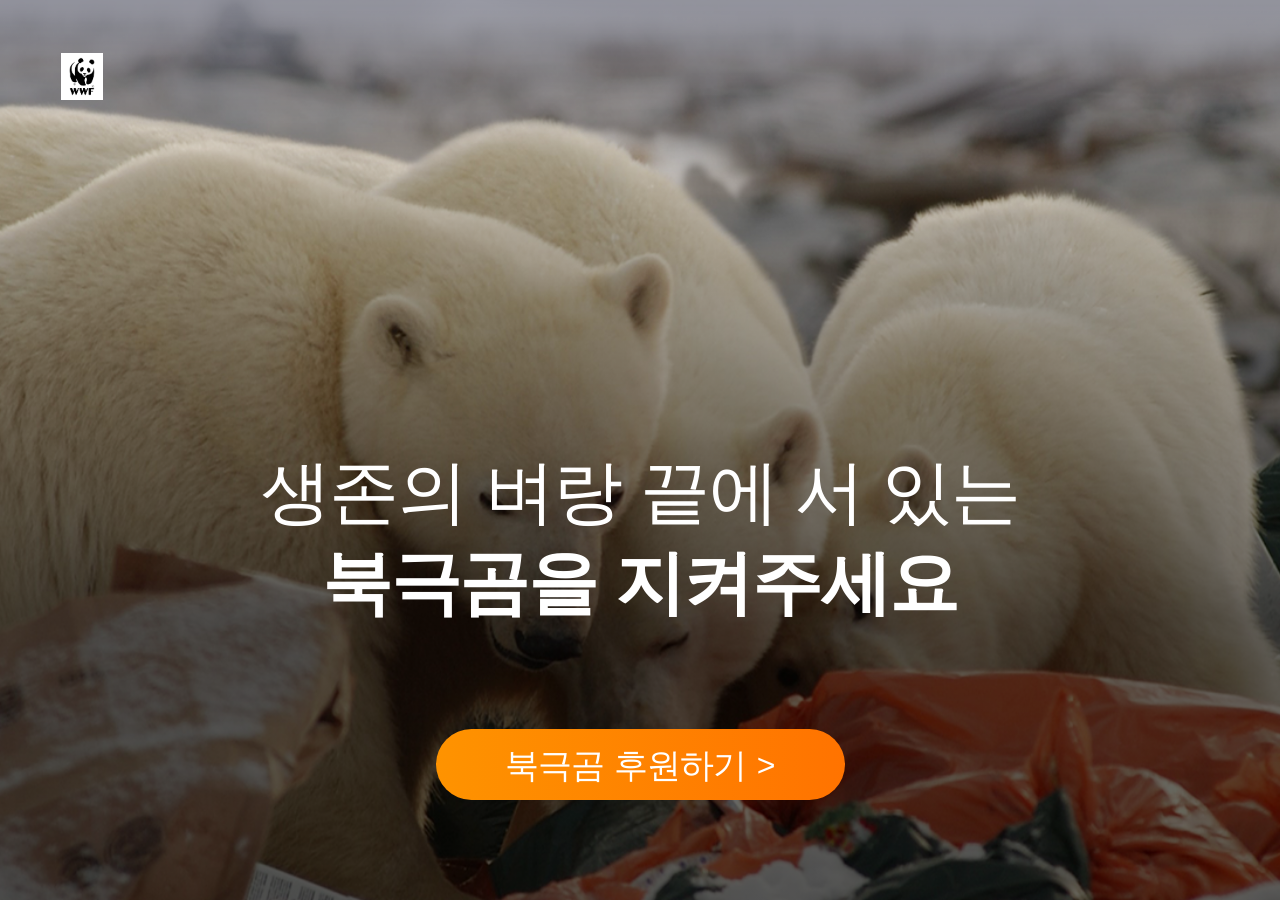
==== index.html @ 7cd8e459 "1행 완성" ====
<!DOCTYPE html>
<html lang="ko">
<head>
    <meta charset="UTF-8">
    <meta name="viewport" content="width=device-width, initial-scale=1.0">
    <meta name="description" content="">
    <meta name="keywords" content="">
    <title>WWF | 북극곰 보호 캠페인</title>
    <link rel="shortcut icon" href="./images/logo.jpg" type="image/x-icon">
    <link rel="stylesheet" href="./styles/reset.css">
    <link rel="stylesheet" href="./styles/common.css">
    <link rel="stylesheet" href="./styles/index.css">
    <link rel="stylesheet" href="./styles/responsive.css">
</head>
<body>
    <div id="wrap">
        <!-- 1행 캠페인 표지-->
        <section class="container intro">
            <p class="logo"><img src="./images/logo.jpg" alt="wwf"></p>
            <h1><span>생존의 벼랑 끝에 서 있는</span><span>북극곰을 지켜주세요</span></h1>
            <a href="#" class="sponsor_btn"><em>북극곰 후원하기</em><!-- after --></a>
        </section>
        <!-- 2행 퀴즈-->
        <!-- 3행 영상-->
        <!-- 4행 50감소-->
        <!-- 5행 인류재앙-->
        <!-- 6행 빙하위기-->
        <!-- 7행 WWF단체소개-->
        <!-- 8행 활동내역 -->
        <!-- 9행 선물정보-->
        <!-- 10행 안내 -->
    </div>
</body>
</html>
---- styles/common.css ----
/* 공통 common.css */
#wrap {}
#wrap * {transition: all 0.3s;}
#wrap .container {
    min-width: 320px;
}
/* mobile design - .sponsor_btn */
#wrap .container .sponsor_btn {
    background: linear-gradient(90deg, #FE9300, #FF7300);
    width: 164px; height: 41px; display: block; margin: 0 auto;
    border-radius: 37.5px;
    display: flex; flex-flow: row nowrap;
    justify-content: center; align-items: center; 
    gap: 10px;
}
#wrap .container .sponsor_btn::after {
    content: '>'; display: block; font-size: 0.75rem;
    color: #fff;
}
#wrap .container .sponsor_btn em {
    font-weight: 500; 
    color: #fff;
}
#wrap .container .sponsor_btn:hover::after {
    filter: invert(80%);
    animation: sponsor_right 1s linear alternate infinite;
}
@keyframes sponsor_right {
    0% {transform: translateX(0);}
    100% {transform: translateX(5px);}
}
---- styles/index.css ----
/* ============================================================1행 캠페인 표지m */
#wrap .intro {
    /* 북극곰배경 */
    background-image: url(../images/bg1.png);
    background-size:auto 130%; background-position: center bottom;
    position: relative;
    padding: 100px 0;
}
#wrap .intro > * {position: relative; z-index: 999;}
#wrap .intro::after {
    /* 북극곰 위에 깔리는 반투명한 검은색 배경 rgba() */
    content: ''; display: block; 
    position: absolute; 
    width: 100%; height: 100%; left: 0; top: 0;
    background: linear-gradient(transparent, #000 69%);
    opacity: 0.6;
    z-index: 900;
}
#wrap .intro .logo {
    width: 24px; /* w h 한가지값만 작성 */
    position: absolute; left: 21px; top: 18px;
}
#wrap .intro .logo img {width: 100%;}
#wrap .intro h1 {
    margin-bottom: 50px;
    text-align: center;
}
#wrap .intro h1 span {
    color: #fff;
    display: block; 
    font-weight: 700; 
    font-size: 1.88rem; 
    line-height: 1.3; 
}
#wrap .intro .sponsor_btn:nth-child(1) {}
#wrap .intro .sponsor_btn:nth-child(1) {}
#wrap .intro .sponsor_btn {}
---- styles/responsive.css ----
/* 반응형조건 responsive */
/* m(320~) -> t(1024~) -> d(1250~) */
@media screen and (min-width:860px) {
    #wrap .intro {padding:300px 0 100px;}
}/* 860~1023 */
@media screen and (min-width:1024px) {
    #wrap .intro {padding:410px 0 100px;}
    #wrap .intro .logo {
        width: 32px;
        left: 36px; top: 30px;
    }
    #wrap .intro h1 {margin-bottom: 100px;}
    #wrap .intro h1 span {font-size: 3.13rem;}
    #wrap .container .sponsor_btn {width: 238px; height: 60px;}
    #wrap .container .sponsor_btn em {font-size: 1.38rem;}
    #wrap .container .sponsor_btn::after {font-size: 1rem;}
}/* 1024~1249 */
@media screen and (min-width:1250px) {
    #wrap .intro {padding:447px 0 100px;}
    #wrap .intro .logo {
        width: 42px;
        left: 61px; top: 53px;
    }
    #wrap .intro h1 span {font-size: 4.38rem;}
    #wrap .intro h1 span:nth-child(1) {font-weight: 400;}
    #wrap .intro h1 span:nth-child(2) {font-weight: 700;}
    #wrap .container .sponsor_btn {width: 409px; height: 71px;}
    #wrap .container .sponsor_btn em {font-size: 2.13rem;}
    #wrap .container .sponsor_btn::after {font-size: 2rem;}
}/* 1250~max */
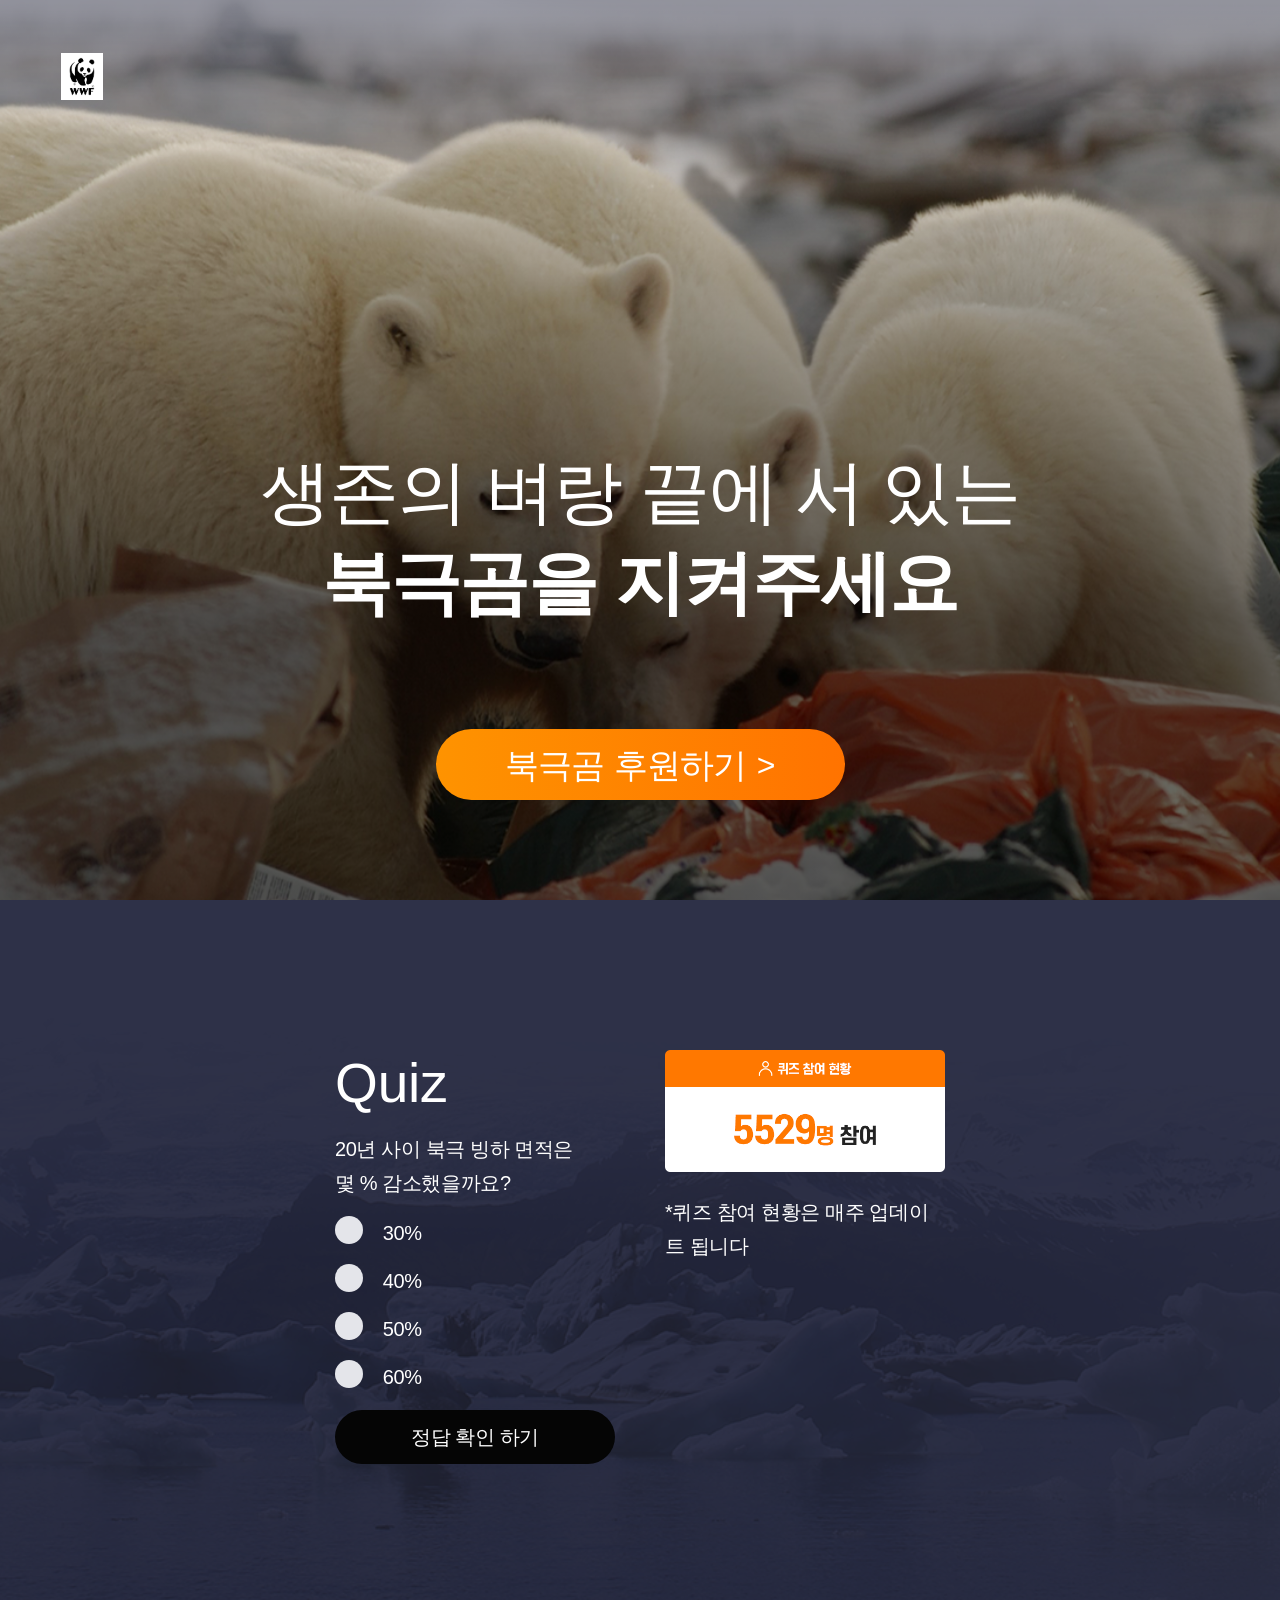
==== commit 81bc7dbd: "0304" ====
--- a/index.html
+++ b/index.html
@@ -21,6 +21,39 @@
             <a href="#" class="sponsor_btn"><em>북극곰 후원하기</em><!-- after --></a>
         </section>
         <!-- 2행 퀴즈-->
+        <div class="container quiz_bg">
+            <section class="contents quiz">
+                <div class="quiz_list">
+                    <h1>Quiz</h1>
+                    <h2><span>20년 사이 북극 빙하 면적은 </span><span>몇 % 감소했을까요?</span></h2>
+                    <form action="#" method="get" id="quiz_frm">
+                        <ul>
+                            <li>
+                                <input type="radio" name="quiz_group" value="q30" id="q30">
+                                <label for="q30">30%</label>
+                            </li>
+                            <li>
+                                <input type="radio" name="quiz_group" value="q40" id="q40">
+                                <label for="q40">40%</label>
+                            </li>
+                            <li>
+                                <input type="radio" name="quiz_group" value="q50" id="q50">
+                                <label for="q50">50%</label>
+                            </li>
+                            <li>
+                                <input type="radio" name="quiz_group" value="q60" id="q60">
+                                <label for="q60">60%</label>
+                            </li>
+                        </ul>
+                        <button type="button" id="answer_btn">정답 확인 하기</button>
+                    </form>
+                </div>
+                <div id="quiz_status">
+                    <img src="./images/quiz_contents.png" alt="">
+                    <p>*퀴즈 참여 현황은 매주 업데이트 됩니다</p>
+                </div>
+            </section>
+        </div>
         <!-- 3행 영상-->
         <!-- 4행 50감소-->
         <!-- 5행 인류재앙-->
--- a/styles/common.css
+++ b/styles/common.css
@@ -4,6 +4,7 @@
 #wrap .container {
     min-width: 320px;
 }
+#wrap .container .contents {max-width: 1250px; margin: 0 auto;}
 /* mobile design - .sponsor_btn */
 #wrap .container .sponsor_btn {
     background: linear-gradient(90deg, #FE9300, #FF7300);
--- a/styles/index.css
+++ b/styles/index.css
@@ -34,4 +34,61 @@
 }
 #wrap .intro .sponsor_btn:nth-child(1) {}
 #wrap .intro .sponsor_btn:nth-child(1) {}
-#wrap .intro .sponsor_btn {}+#wrap .intro .sponsor_btn {}
+/* ============================================================2행 퀴즈m */
+#wrap .quiz_bg {
+    background-image: url(../images/quiz_bg.png); 
+    background-size: cover; background-position: center;
+    padding: 70px; 
+}
+#wrap .quiz_bg .quiz {
+    display: flex; flex-flow: column nowrap; /* t, d column -> row */
+    gap: 50px;
+}
+#wrap .quiz_bg .quiz .quiz_list {}
+#wrap .quiz_bg .quiz .quiz_list > * {margin-bottom: 16px;}
+#wrap .quiz_bg .quiz .quiz_list h1 {font-family: 'Noto Sans KR', sans-serif;
+    font-size: 1.5rem;
+    line-height: 1.2;
+    letter-spacing: -0.01rem;
+    font-weight: 500;
+}
+#wrap .quiz_bg .quiz .quiz_list h2 {}
+#wrap .quiz_bg .quiz .quiz_list h2 span {
+    display: block; 
+    line-height: 1.7;
+}
+#wrap .quiz_bg .quiz .quiz_list #quiz_frm {margin-bottom: 0;}
+#wrap .quiz_bg .quiz .quiz_list #quiz_frm ul {margin-bottom: 16px;}
+#wrap .quiz_bg .quiz .quiz_list #quiz_frm ul li {margin-bottom: 16px;}
+#wrap .quiz_bg .quiz .quiz_list #quiz_frm ul li:last-child {margin-bottom: 0;}
+#wrap .quiz_bg .quiz .quiz_list #quiz_frm ul li input {display: none;}
+#wrap .quiz_bg .quiz .quiz_list #quiz_frm ul li input:checked + label {
+    background-image: url(../images/chk_on.svg);
+}
+#wrap .quiz_bg .quiz .quiz_list #quiz_frm ul li label {
+    font-size: 0.88rem;
+    background-image: url(../images/chk_off.svg);
+    background-size: 16px; background-repeat: no-repeat;
+    padding-left: 47.75px;
+}
+#wrap .quiz_bg .quiz .quiz_list #quiz_frm ul li:hover label {color: #FF7300;}
+#wrap .quiz_bg .quiz .quiz_list #quiz_frm #answer_btn:hover {box-shadow: 0 0 15px #fff;}
+#wrap .quiz_bg .quiz .quiz_list #quiz_frm #answer_btn {transition: box-shadow 0.5s;
+    background-color: #050505; color: #fff;
+    padding: 10px;
+    line-height: 1.7; 
+    border-radius: 50px;
+    width: 100%; 
+}
+#wrap .quiz_bg .quiz #quiz_status {}
+#wrap .quiz_bg .quiz #quiz_status img {width: 100%;}
+#wrap .quiz_bg .quiz #quiz_status p {
+    line-height: 1.7;
+    font-size: 1.25rem;
+    margin-top: 20px;
+}
+#wrap .quiz_bg .quiz .quiz_list h1, 
+#wrap .quiz_bg .quiz .quiz_list h2 span, 
+#wrap .quiz_bg .quiz .quiz_list #quiz_frm ul li label,
+#wrap .quiz_bg .quiz #quiz_status p {color: #fff;}
--- a/styles/responsive.css
+++ b/styles/responsive.css
@@ -1,7 +1,15 @@
 /* 반응형조건 responsive */
 /* m(320~) -> t(1024~) -> d(1250~) */
+@media screen and (min-width:520px) {
+    /* 2행 */
+    #wrap .quiz_bg .quiz {flex-flow: row nowrap;}
+    #wrap .quiz_bg .quiz > * {flex:1}
+}
 @media screen and (min-width:860px) {
     #wrap .intro {padding:300px 0 100px;}
+    #wrap .quiz_bg .quiz {
+        flex-flow: row nowrap;
+    }
 }/* 860~1023 */
 @media screen and (min-width:1024px) {
     #wrap .intro {padding:410px 0 100px;}
@@ -14,6 +22,19 @@
     #wrap .container .sponsor_btn {width: 238px; height: 60px;}
     #wrap .container .sponsor_btn em {font-size: 1.38rem;}
     #wrap .container .sponsor_btn::after {font-size: 1rem;}
+    /* 2행 */
+    #wrap .quiz_bg {padding: 150px 80px;}
+    #wrap .quiz_bg .quiz .quiz_list h1 {font-size: 2.5rem;}
+    #wrap .quiz_bg .quiz .quiz_list h2 {font-size: 1.25rem;}
+    #wrap .quiz_bg .quiz .quiz_list h2 span {display: inline-block;}
+    #wrap .quiz_bg .quiz .quiz_list #quiz_frm ul li {margin-bottom: 14px;}
+    #wrap .quiz_bg .quiz .quiz_list #quiz_frm ul li label {
+        display: block;
+        line-height: 1.7; 
+        font-size: 1.25rem;
+        background-size: 28px;
+    }
+    #wrap .quiz_bg .quiz .quiz_list #quiz_frm #answer_btn {font-size: 1.25rem;}
 }/* 1024~1249 */
 @media screen and (min-width:1250px) {
     #wrap .intro {padding:447px 0 100px;}
@@ -27,4 +48,7 @@
     #wrap .container .sponsor_btn {width: 409px; height: 71px;}
     #wrap .container .sponsor_btn em {font-size: 2.13rem;}
     #wrap .container .sponsor_btn::after {font-size: 2rem;}
+    /* 2행 */
+    #wrap .quiz_bg {padding: 150px 335px;}
+    #wrap .quiz_bg .quiz .quiz_list h1 {font-size: 3.44rem;}
 }/* 1250~max */
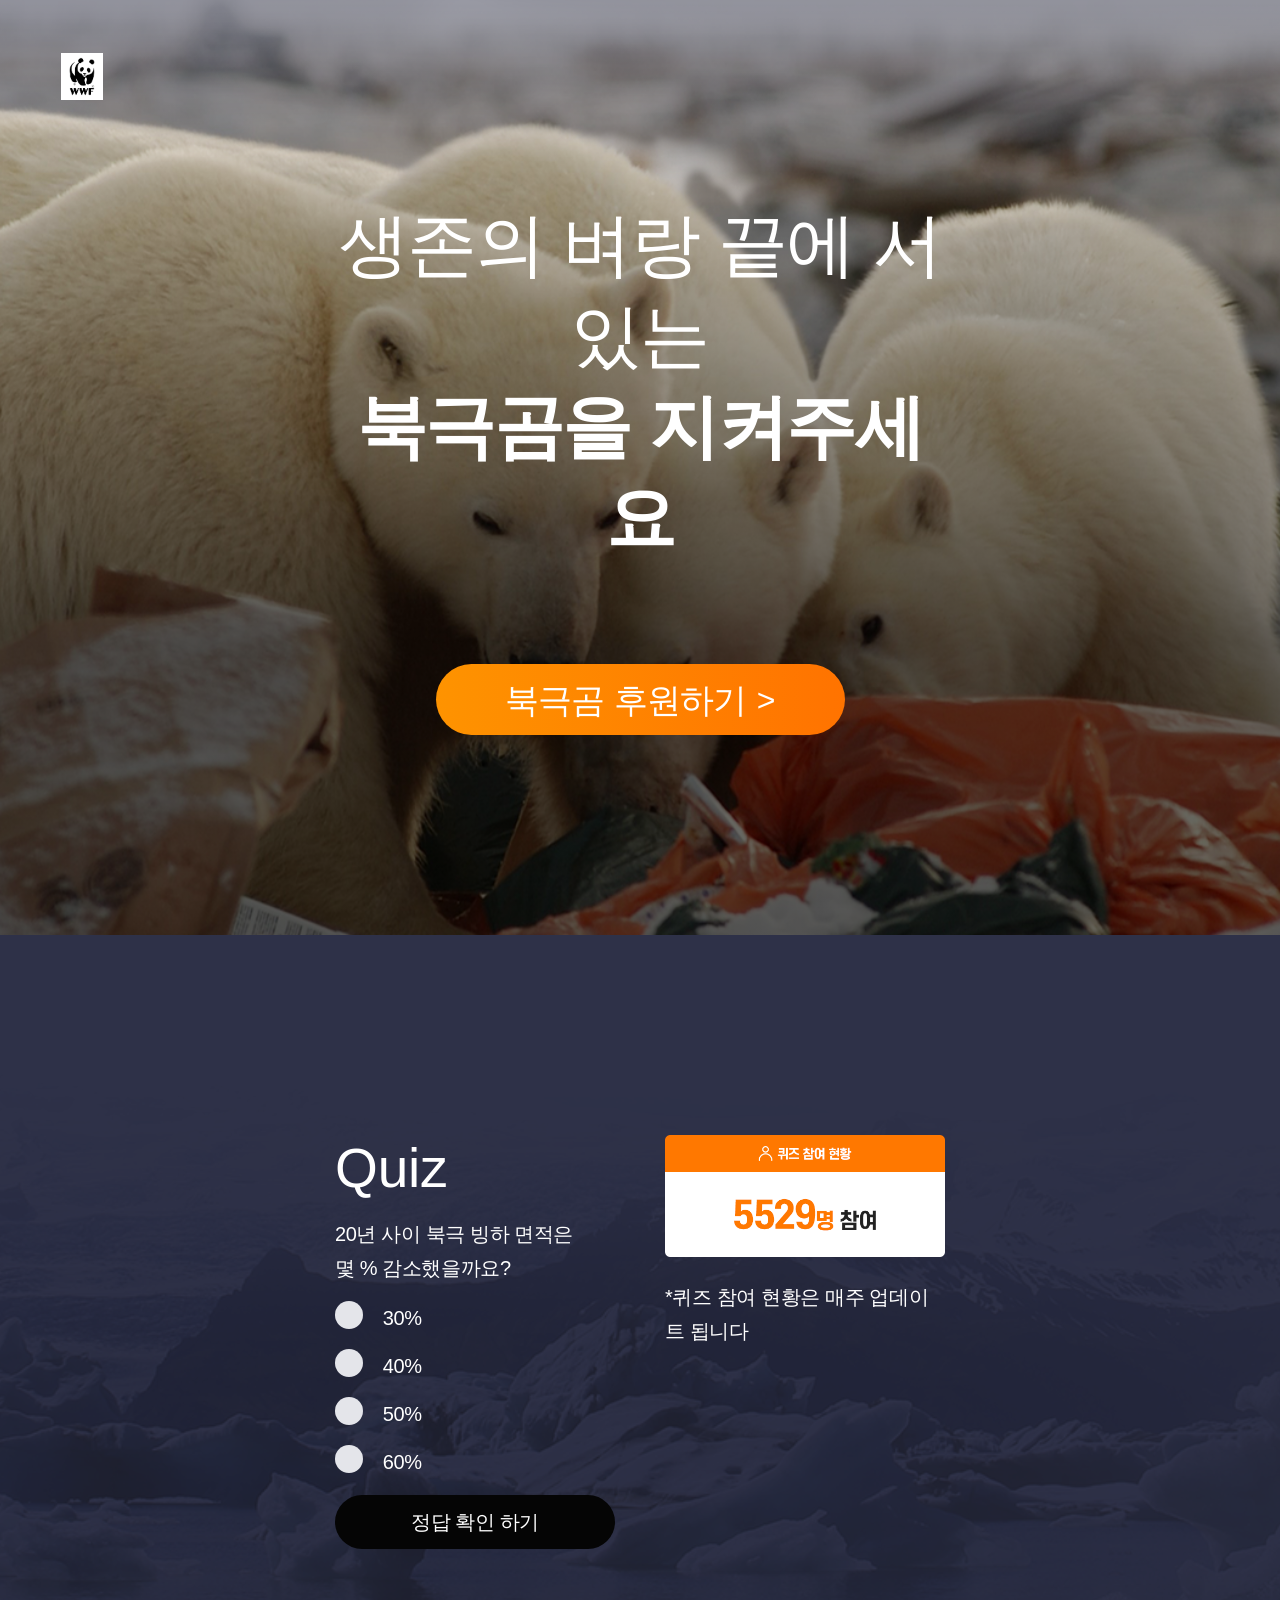
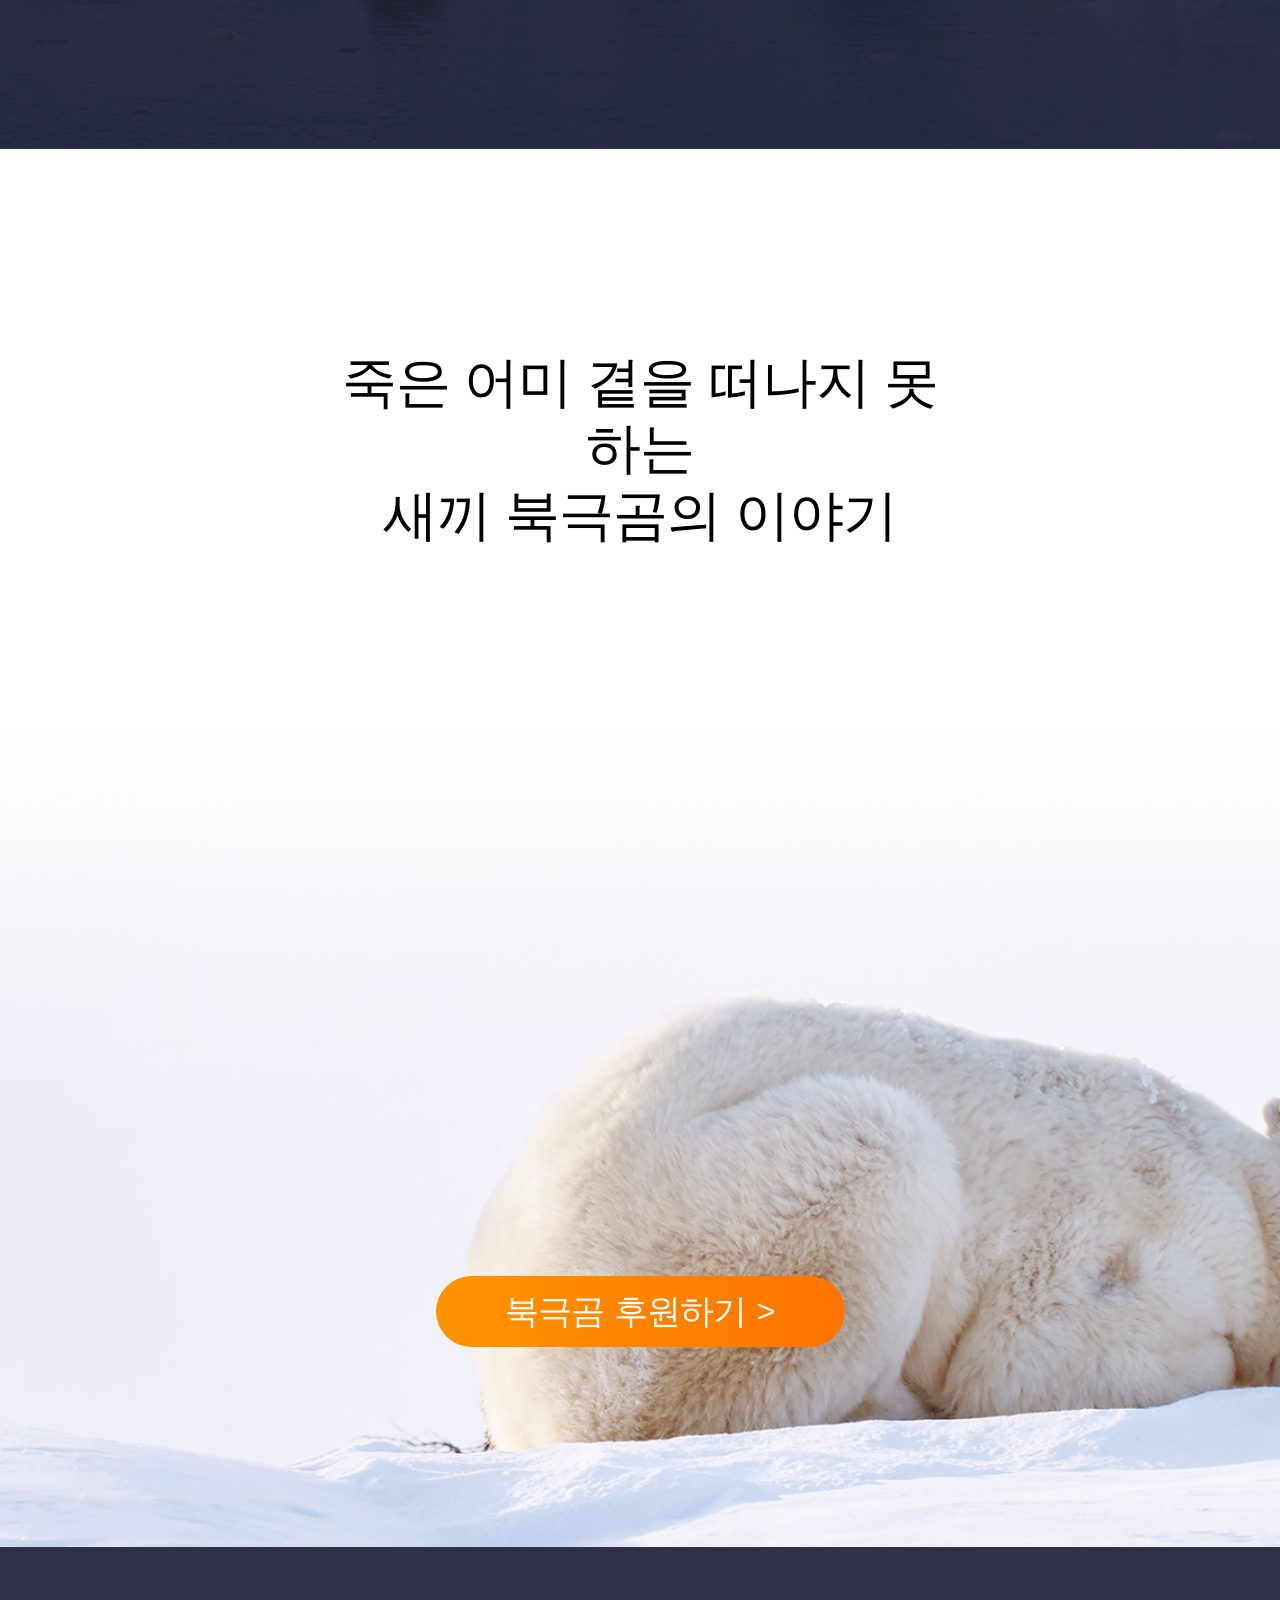
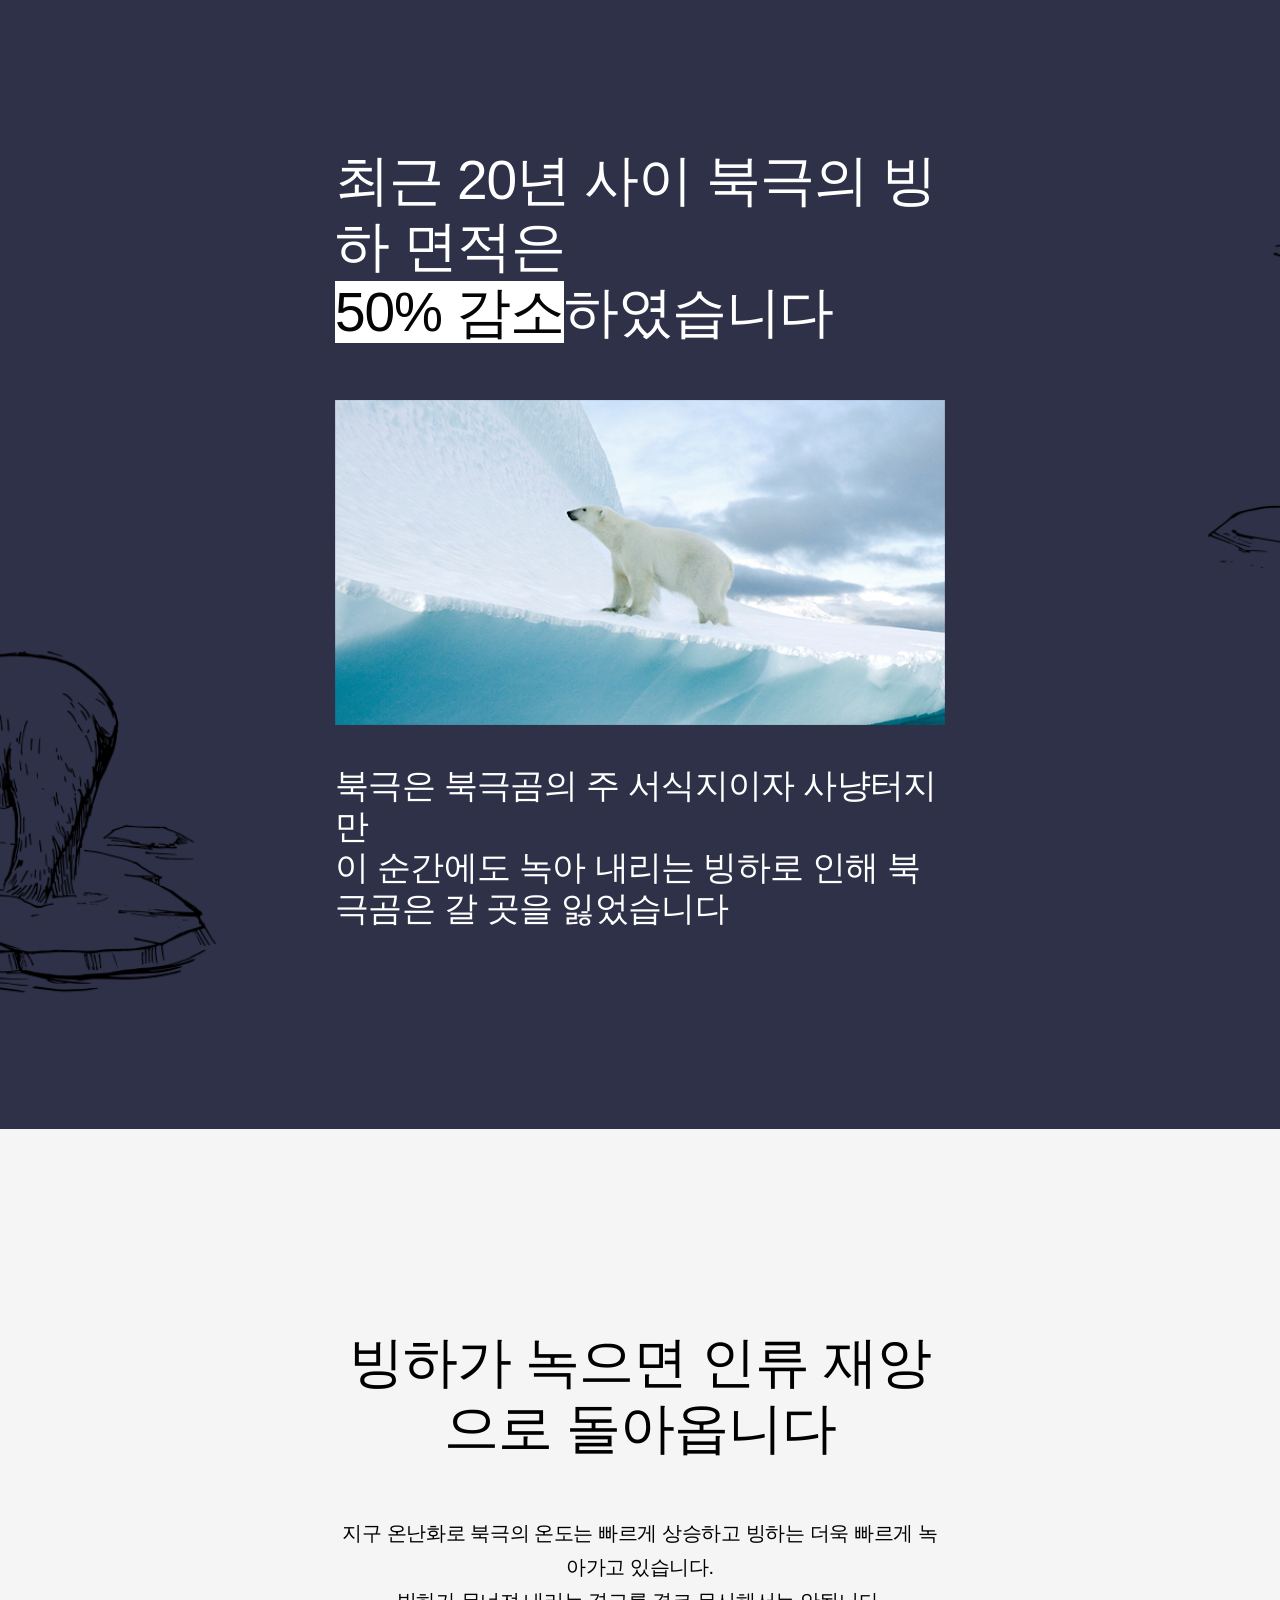
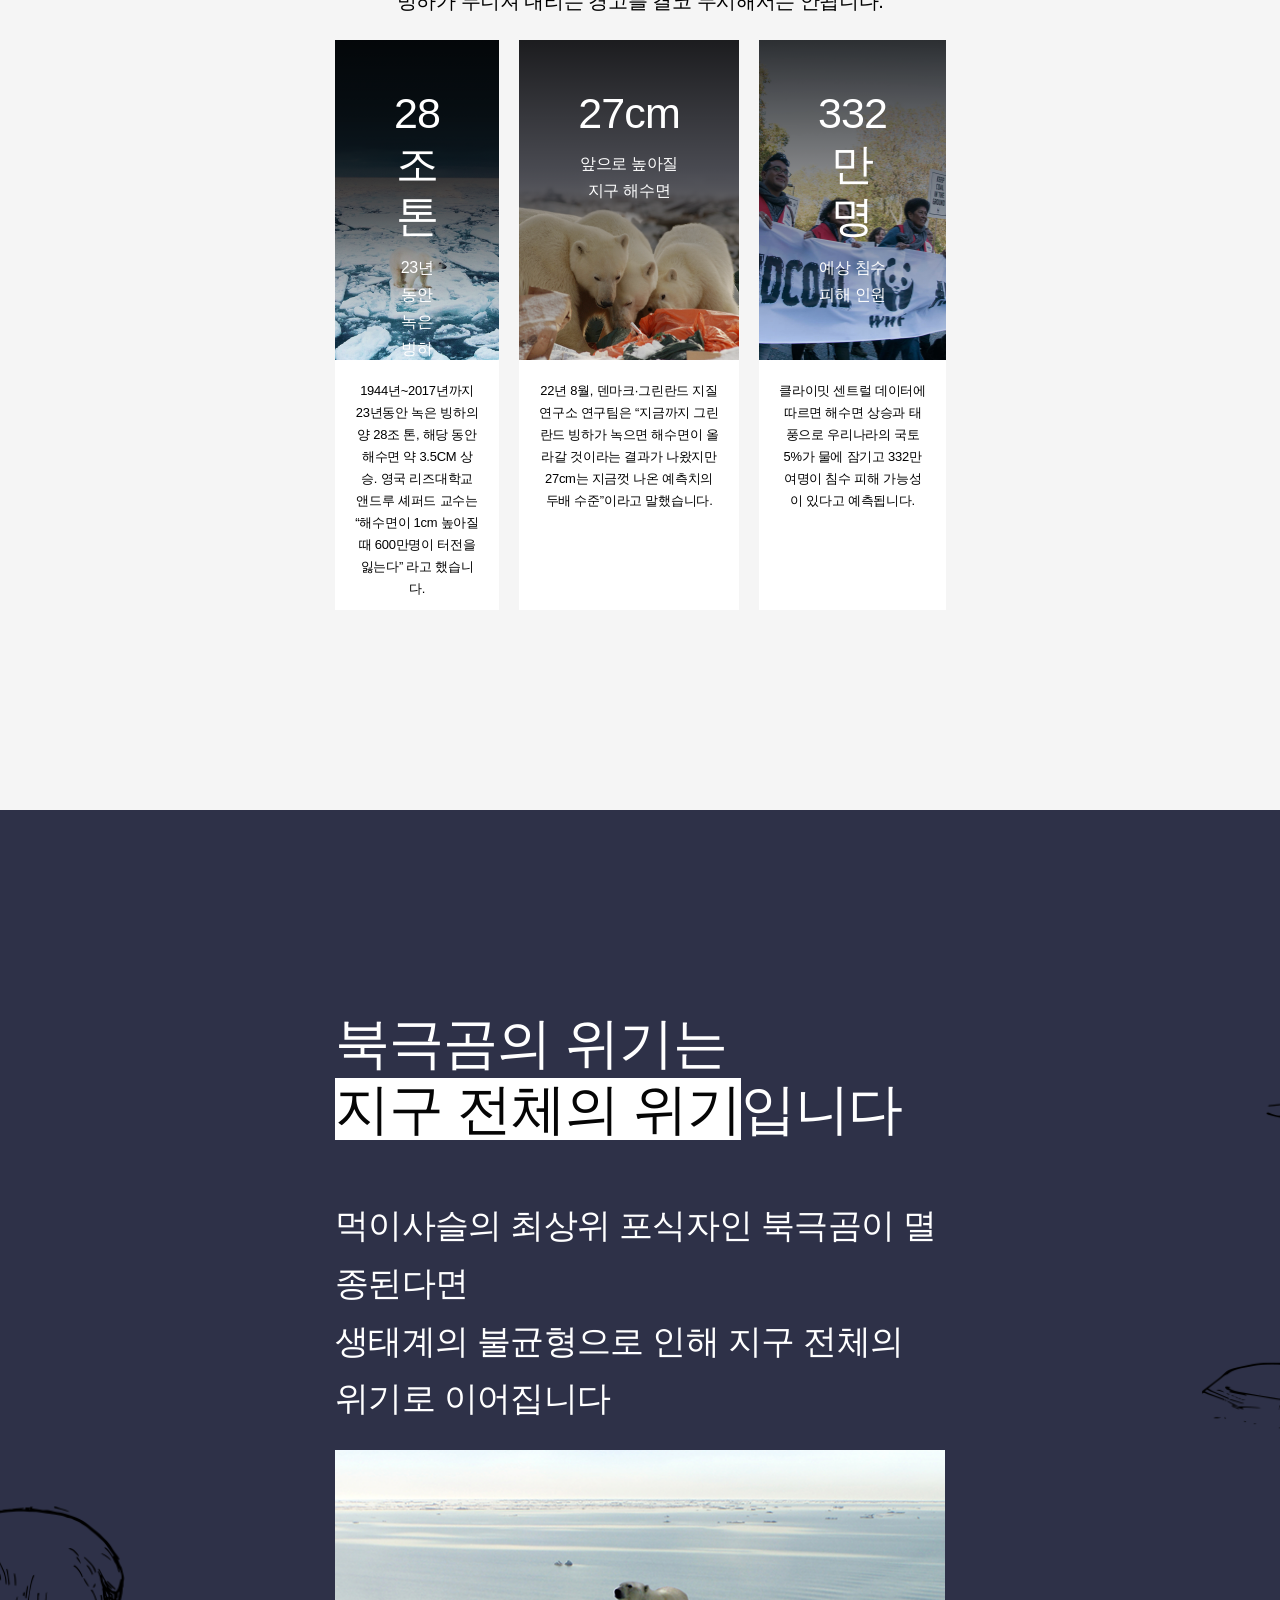
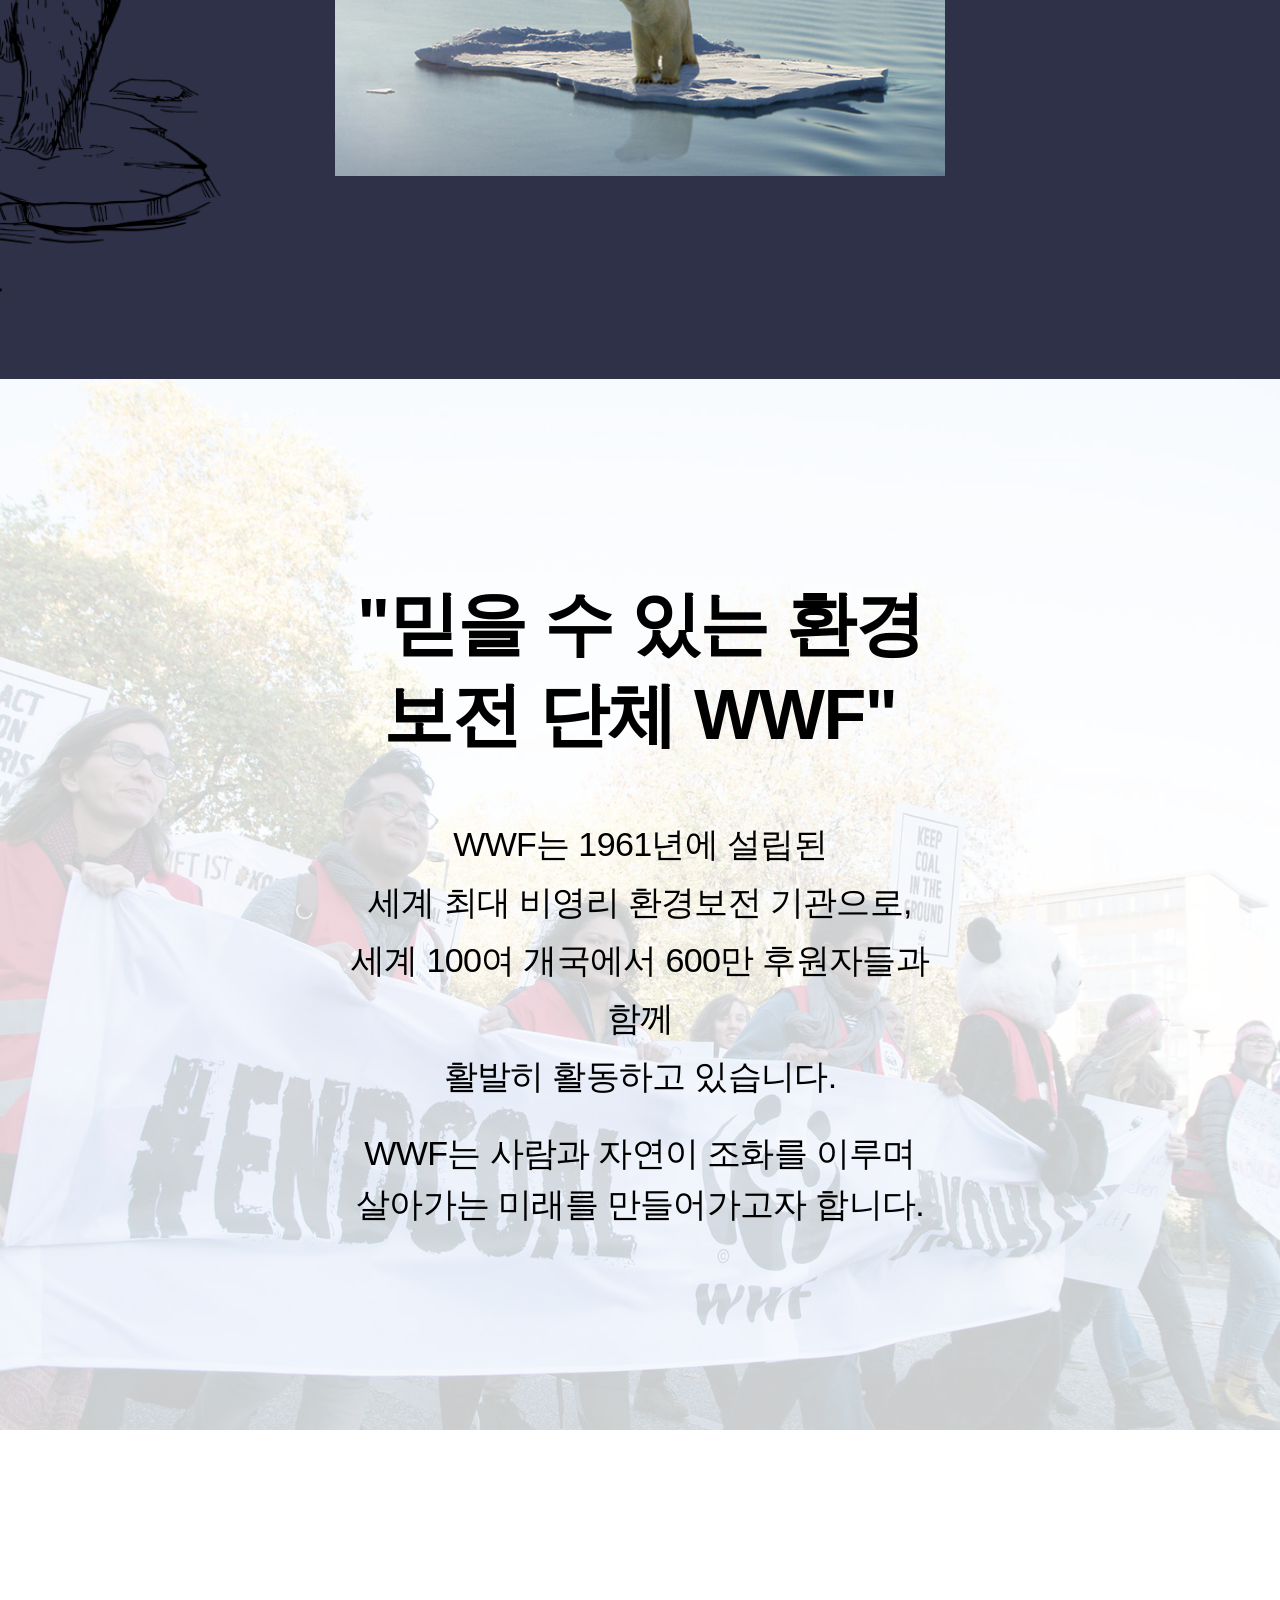
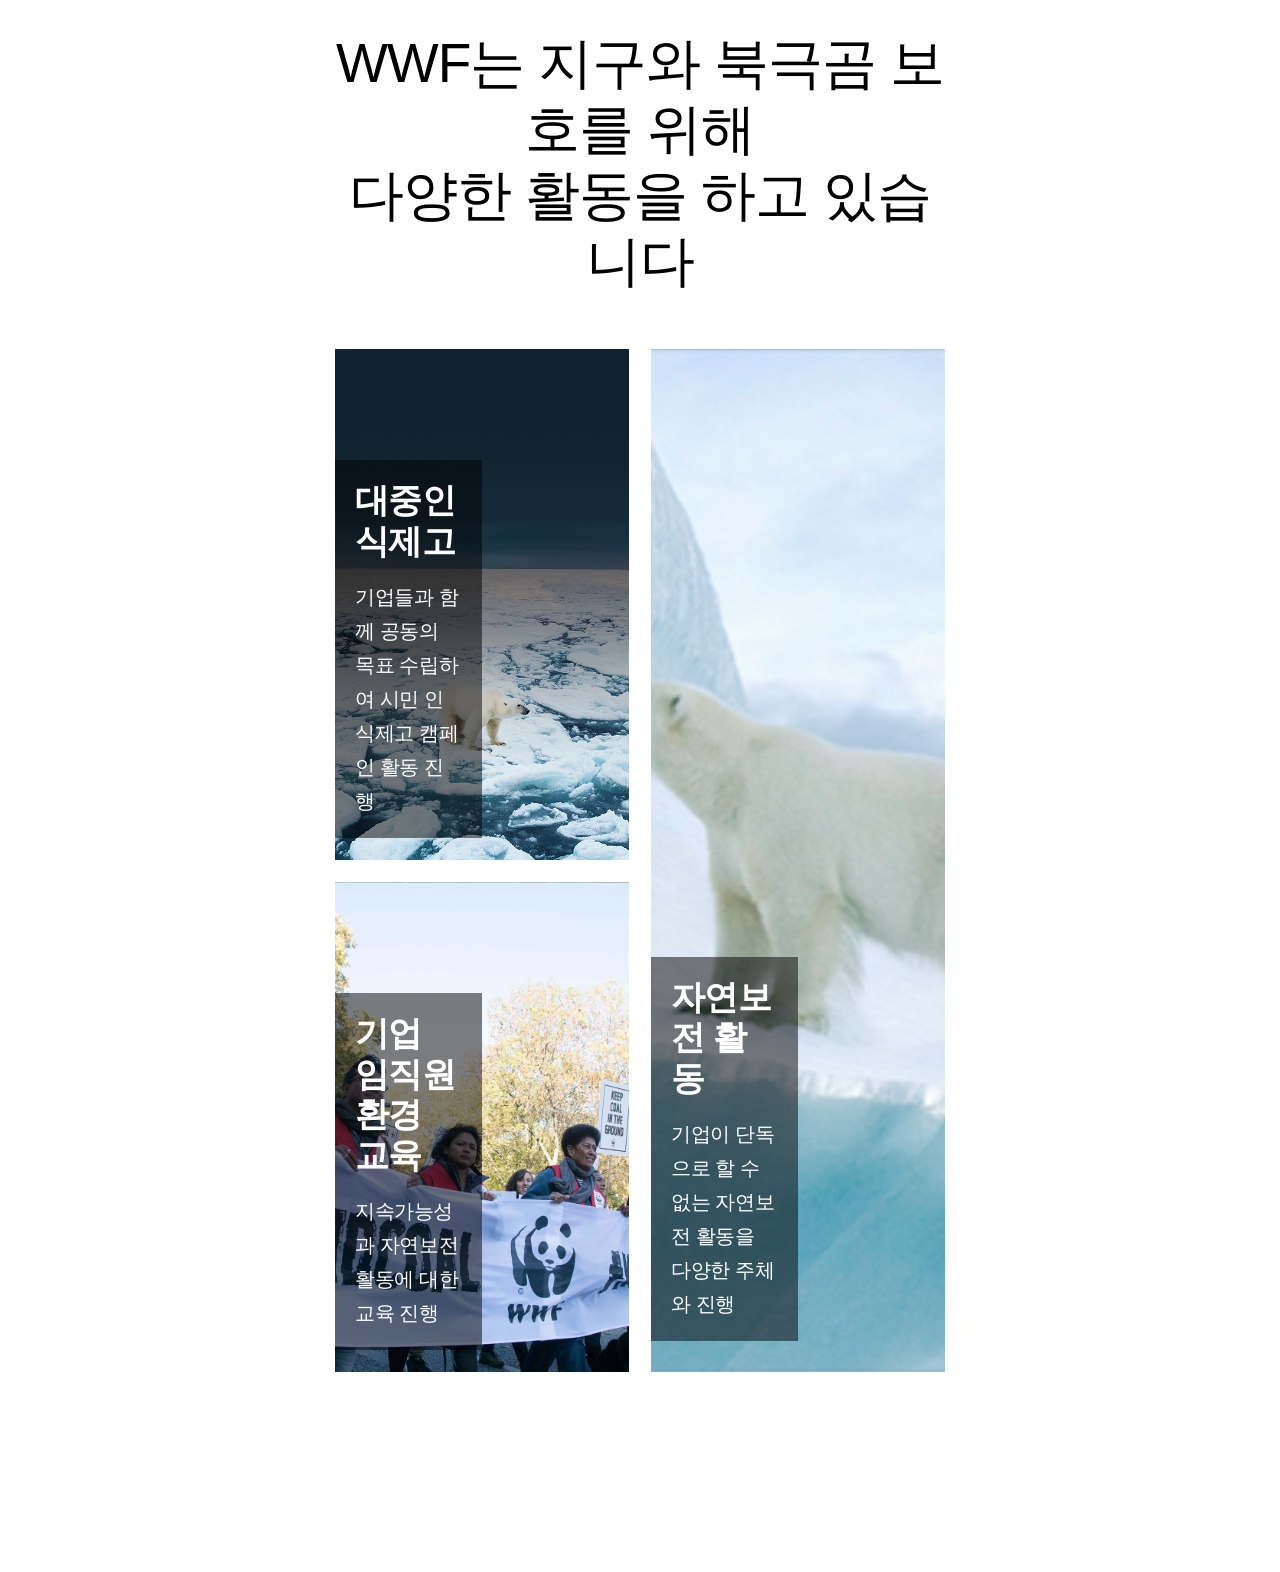
==== commit 016f037a: "8행" ====
--- a/index.html
+++ b/index.html
@@ -55,11 +55,103 @@
             </section>
         </div>
         <!-- 3행 영상-->
+        <div class="container video_bg">
+            <div class="contents video">
+                <h1>죽은 어미 곁을 떠나지 못하는<br>새끼 북극곰의 이야기</h1>
+                <iframe src="https://www.youtube.com/embed/u9V5MBqhLRc" title="기후변화를 막고 녹아내리는 북극에서 북극곰을 지켜주세요!" frameborder="0" allow="accelerometer; autoplay; clipboard-write; encrypted-media; gyroscope; picture-in-picture; web-share" referrerpolicy="strict-origin-when-cross-origin" allowfullscreen></iframe>
+                <a href="#" class="sponsor_btn"><em>북극곰 후원하기</em><!-- after --></a>
+            </div>
+        </div>
         <!-- 4행 50감소-->
+        <div class="container reduction_bg">
+            <div class="contents reduction">
+                <h1>최근 20년 사이 북극의 빙하 면적은<br><span class="highlight">50% 감소</span>하였습니다</h1>
+                <p><img src="./images/reduction_50.png" alt=""></p>
+                <p>북극은 북극곰의 주 서식지이자 사냥터지만<br>이 순간에도 녹아 내리는 빙하로 인해 북극곰은 갈 곳을 잃었습니다</p>
+            </div>
+        </div>
         <!-- 5행 인류재앙-->
+        <div class="container humanity_bg">
+            <div class="contents humanity">
+                <h1>빙하가 녹으면 인류 재앙으로 돌아옵니다</h1>
+                <p>지구 온난화로 북극의 온도는 빠르게 상승하고 빙하는 더욱 빠르게 녹아가고 있습니다.<br>빙하가 무너져 내리는 경고를 결코 무시해서는 안됩니다.</p>
+                <ul class="list">
+                    <li>
+                        <dl>
+                            <dt>28조 톤</dt>
+                            <dd>23년 동안 녹은 빙하의 양</dd>
+                        </dl>
+                        <div class="txt">
+                            <p>1944년~2017년까지 23년동안 녹은 빙하의 양 28조 톤, 해당 동안 해수면 약 3.5CM 상승. 영국 리즈대학교 앤드루 셰퍼드 교수는 “해수면이 1cm 높아질 때 600만명이 터전을 잃는다” 라고 했습니다.</p>
+                        </div>
+                    </li>
+                    <li>
+                        <dl>
+                            <dt>27cm</dt>
+                            <dd>앞으로 높아질 지구 해수면</dd>
+                        </dl>
+                        <div class="txt">
+                            <p>22년 8월, 덴마크·그린란드 지질연구소 연구팀은 “지금까지 그린란드 빙하가 녹으면 해수면이 올라갈 것이라는 결과가 나왔지만 27cm는 지금껏 나온 예측치의 두배 수준”이라고 말했습니다.</p>
+                        </div>
+                    </li>
+                    <li>
+                        <dl>
+                            <dt>332만명</dt>
+                            <dd>예상 침수 피해 인원</dd>
+                        </dl>
+                        <div class="txt">
+                            <p>클라이밋 센트럴 데이터에 따르면 해수면 상승과 태풍으로 우리나라의 국토 5%가 물에 잠기고 332만여명이 침수 피해 가능성이 있다고 예측됩니다.</p>
+                        </div>
+                    </li>
+                </ul>
+            </div>
+        </div>
         <!-- 6행 빙하위기-->
+        <div class="container crisis_bg">
+            <div class="contents crisis">
+                <h1>북극곰의 위기는<br><span class="highlight">지구 전체의 위기</span>입니다</h1>
+                <p>먹이사슬의 최상위 포식자인 북극곰이 멸종된다면<br>생태계의 불균형으로 인해 지구 전체의 위기로 이어집니다</p>
+                <p><img src="./images/bg2.png" alt=""></p>
+            </div>
+        </div>
         <!-- 7행 WWF단체소개-->
+        <div class="container wwf_bg">
+            <div class="contents wwf">
+                <h1>"믿을 수 있는 환경보전 단체 WWF"</h1>
+                <p>WWF는 1961년에 설립된<br>
+                    세계 최대 비영리 환경보전 기관으로,<br>
+                    세계 100여 개국에서 600만 후원자들과 함께<br>
+                    활발히 활동하고 있습니다.</p>
+                <p>WWF는 사람과 자연이 조화를 이루며<br>
+                    살아가는 미래를 만들어가고자 합니다.</p>
+            </div>
+        </div>
         <!-- 8행 활동내역 -->
+        <div class="container activity_bg">
+            <div class="contents activity">
+                <h1>WWF는 지구와 북극곰 보호를 위해<br>다양한 활동을 하고 있습니다</h1>
+                <ul class="details">
+                    <li>
+                        <dl class="txt">
+                            <dt>대중인식제고</dt>
+                            <dd>기업들과 함께 공동의 목표 수립하여 시민 인식제고 캠페인 활동 진행</dd>
+                        </dl>
+                    </li>
+                    <li>
+                        <dl class="txt">
+                            <dt>기업 임직원 환경 교육</dt>
+                            <dd>지속가능성과 자연보전 활동에 대한 교육 진행</dd>
+                        </dl>
+                    </li>
+                    <li>
+                        <dl class="txt">
+                            <dt>자연보전 활동</dt>
+                            <dd>기업이 단독으로 할 수 없는 자연보전 활동을 다양한 주체와 진행</dd>
+                        </dl>
+                    </li>
+                </ul>
+            </div>
+        </div>
         <!-- 9행 선물정보-->
         <!-- 10행 안내 -->
     </div>
--- a/styles/common.css
+++ b/styles/common.css
@@ -3,8 +3,23 @@
 #wrap * {transition: all 0.3s;}
 #wrap .container {
     min-width: 320px;
+    background-size: cover; background-position: center;
+    padding: 70px 15px;
 }
 #wrap .container .contents {max-width: 1250px; margin: 0 auto;}
+#wrap .container .contents h1 {margin: 0 0 40px;
+    font-size: 1.38rem; font-weight: 500;
+    line-height: 1.2;
+}
+#wrap .container .contents h1 .highlight {
+    background-color: #fff; color: #050505;
+    font-weight: 500;
+}
+#wrap .container .contents h1+p {
+    font-size: 0.81rem; font-weight: 500;
+    line-height: 1.7;
+    margin: 0 0 22px;
+}
 /* mobile design - .sponsor_btn */
 #wrap .container .sponsor_btn {
     background: linear-gradient(90deg, #FE9300, #FF7300);
@@ -22,8 +37,8 @@
     font-weight: 500; 
     color: #fff;
 }
+#wrap .container .sponsor_btn:hover::after {}
 #wrap .container .sponsor_btn:hover::after {
-    filter: invert(80%);
     animation: sponsor_right 1s linear alternate infinite;
 }
 @keyframes sponsor_right {
--- a/styles/index.css
+++ b/styles/index.css
@@ -1,10 +1,10 @@
 /* ============================================================1행 캠페인 표지m */
 #wrap .intro {
     /* 북극곰배경 */
+    padding: 100px 0;
     background-image: url(../images/bg1.png);
     background-size:auto 130%; background-position: center bottom;
     position: relative;
-    padding: 100px 0;
 }
 #wrap .intro > * {position: relative; z-index: 999;}
 #wrap .intro::after {
@@ -38,7 +38,6 @@
 /* ============================================================2행 퀴즈m */
 #wrap .quiz_bg {
     background-image: url(../images/quiz_bg.png); 
-    background-size: cover; background-position: center;
     padding: 70px; 
 }
 #wrap .quiz_bg .quiz {
@@ -91,4 +90,117 @@
 #wrap .quiz_bg .quiz .quiz_list h1, 
 #wrap .quiz_bg .quiz .quiz_list h2 span, 
 #wrap .quiz_bg .quiz .quiz_list #quiz_frm ul li label,
-#wrap .quiz_bg .quiz #quiz_status p {color: #fff;}+#wrap .quiz_bg .quiz #quiz_status p {color: #fff;}
+/* ===================================================================================3 */
+#wrap .video_bg {
+    background-image: url(../images/video_bg.png);
+    padding: 50px 15px;
+}
+#wrap .video_bg .video h1 {text-align: center;}
+#wrap .video_bg .video iframe {width: 100%; margin-bottom: 70px;}
+/* ===================================================================================4 */
+#wrap .reduction_bg {
+    background-image: url(../images/reduction_50_bg.png);
+}
+#wrap .reduction_bg .reduction h1 {color: #fff;}
+#wrap .reduction_bg .reduction p {color: #fff;}
+#wrap .reduction_bg .reduction p > img {width: 100%;}
+/* ===================================================================================5 */
+#wrap .humanity_bg {
+    background-color: #f5f5f5;
+}
+#wrap .humanity_bg .humanity h1 {text-align: center;}
+#wrap .humanity_bg .humanity p {text-align: center;}
+#wrap .humanity_bg .humanity .list {
+    display: flex; flex-flow: column nowrap; align-items: center; gap: 20px;
+    /* display: grid; grid-template-rows: 1fr 1fr 1fr; */
+}
+#wrap .humanity_bg .humanity .list li dl:before {
+    content: ''; display: block; width: 100%; height: 100%;
+    position: absolute; left: 0; top: 0; z-index: 900; background: linear-gradient(rgba(0,0,0,0.8), transparent);
+}
+#wrap .humanity_bg .humanity .list li:nth-child(1) dl {background-image: url(../images/warming_28.png);}
+#wrap .humanity_bg .humanity .list li:nth-child(2) dl {background-image: url(../images/warming_27.png);}
+#wrap .humanity_bg .humanity .list li:nth-child(3) dl {background-image: url(../images/warming_wwf.jpg);}
+#wrap .humanity_bg .humanity .list li dl * {color: #fff; position: relative; z-index: 901;}
+#wrap .humanity_bg .humanity .list li dl { 
+    position: relative;
+    background-size: cover; background-position: center;
+    padding: 48px 0;
+    text-align: center;
+}
+#wrap .humanity_bg .humanity .list li dl dt {
+    font-size: 1.38rem; font-weight: 500;
+    line-height: 1.2;
+    margin-bottom: 11px;
+}
+#wrap .humanity_bg .humanity .list li dl dd {
+    line-height: 1.7;
+}
+#wrap .humanity_bg .humanity .list li .txt { background-color: #fff;
+    padding: 20px;
+}
+#wrap .humanity_bg .humanity .list li .txt p {
+    line-height: 1.7;
+    font-size: 0.81rem;
+}
+/* ===================================================================================6 */
+#wrap .crisis_bg {
+    background-image: url(../images/reduction_50_bg.png);
+}
+#wrap .crisis_bg .crisis h1 {color: #fff;}
+#wrap .crisis_bg .crisis p {color: #fff;}
+#wrap .crisis_bg .crisis p img {width: 100%;}
+/* ===================================================================================7 */
+#wrap .wwf_bg {background-image: url(../images/warming_wwf.jpg); position: relative;}
+#wrap .wwf_bg::before {
+    background-color: rgba(255,255,255,0.8);
+    content: ''; display: block; width: 100%; height: 100%;
+    position: absolute; left: 0; top: 0; z-index: 99;
+}
+#wrap .wwf_bg .wwf {text-align: center; position: relative; z-index: 999;}
+#wrap .wwf_bg .wwf h1 {
+    font-size: 1.88rem; font-weight: 700; line-height: 1.3; 
+    margin-bottom: 22px;
+}
+#wrap .wwf_bg .wwf p {
+    font-size: 0.81rem; line-height: 1.7; 
+}
+/* ===================================================================================8 */
+#wrap .activity_bg {}
+#wrap .activity_bg .activity {}
+#wrap .activity_bg .activity h1 {text-align: center;}
+#wrap .activity_bg .activity .details {
+    display: grid;
+    grid-template-areas: 
+        'public'
+        'corporation'
+        'nature';
+    gap: 20px;
+}
+#wrap .activity_bg .activity .details li {
+    background-size: cover; background-position: center;
+    padding-top: 94px;
+}
+#wrap .activity_bg .activity .details li:nth-child(1) {
+    grid-area: public;/* 대중 grid 정렬을 위한 자식이름 짓기 */
+    background-image: url(../images/warming_28.png);
+}
+#wrap .activity_bg .activity .details li:nth-child(2) {
+    grid-area: corporation;/* 기업 */
+    background-image: url(../images/warming_wwf.jpg);
+}
+#wrap .activity_bg .activity .details li:nth-child(3) {
+    grid-area:nature;/* 자연 */
+    background-image: url(../images/reduction_50.png);
+}
+#wrap .activity_bg .activity .details li .txt {
+    background-color: rgba(0,0,0,0.5);
+    padding: 20px;
+}
+#wrap .activity_bg .activity .details li .txt * {color: #fff;}
+#wrap .activity_bg .activity .details li .txt dt {
+    font-size: 1.38rem;
+    margin-bottom: 18px;
+}
+#wrap .activity_bg .activity .details li .txt dd {font-size: 0.81rem;}
--- a/styles/responsive.css
+++ b/styles/responsive.css
@@ -10,6 +10,30 @@
     #wrap .quiz_bg .quiz {
         flex-flow: row nowrap;
     }
+    /* 3~6공통 */
+    #wrap .container {padding: 200px 80px;}
+    #wrap .container .contents h1 {font-size: 2.5rem; margin: 0 0 40px;}
+    #wrap .container .contents h1+p {font-size: 1.38rem;}
+    /* 3행 */
+    #wrap .video_bg .video h1 {margin:0 0 70px;}
+    #wrap .video_bg .video iframe {height: 484px;}
+    /* 5행 */
+    #wrap .humanity_bg .humanity .list {flex-flow: row nowrap;}
+    #wrap .humanity_bg .humanity .list li {flex: 1;}
+    #wrap .humanity_bg .humanity .list li dl dt {font-size: 2.69rem;}
+    #wrap .humanity_bg .humanity .list li dl .txt p {font-size: 1rem;}
+    #wrap .humanity_bg .humanity .list li dl {padding: 48px 59px; height: 280px;}
+    #wrap .humanity_bg .humanity .list li .txt {height: 250px;}
+    /* 7행 */
+    #wrap .wwf_bg .wwf h1 {font-size: 3.13rem;}
+    #wrap .wwf_bg .wwf p {font-size: 1.38rem; line-height: 1.5;}
+    /* 8행 */
+    #wrap .activity_bg .activity .details {gap: 22px;}
+    #wrap .activity_bg .activity .details li .txt dt {
+        font-size: 1.38rem; font-weight: 700;
+        line-height: 1.2;
+    }
+    #wrap .activity_bg .activity .details li {padding-top: 189px;}
 }/* 860~1023 */
 @media screen and (min-width:1024px) {
     #wrap .intro {padding:410px 0 100px;}
@@ -35,6 +59,21 @@
         background-size: 28px;
     }
     #wrap .quiz_bg .quiz .quiz_list #quiz_frm #answer_btn {font-size: 1.25rem;}
+    /* 8행 */
+    #wrap .activity_bg .activity .details {
+        grid-template-areas: 
+            'public nature'
+            'corporation nature';
+            grid-template-columns: 1fr 1fr;
+    }
+    #wrap .activity_bg .activity .details li {padding: 111px 0 22px; position: relative;}
+    #wrap .activity_bg .activity .details li .txt {width: 50%;}
+    #wrap .activity_bg .activity .details li:last-child .txt {
+        position: absolute; 
+        left: 0; bottom: 31px;
+    }
+    #wrap .activity_bg .activity .details li .txt dt {font-size: 2.13rem; line-height: 1.2;}
+    #wrap .activity_bg .activity .details li .txt dd {font-size: 1.25rem; line-height: 1.7;}
 }/* 1024~1249 */
 @media screen and (min-width:1250px) {
     #wrap .intro {padding:447px 0 100px;}
@@ -51,4 +90,17 @@
     /* 2행 */
     #wrap .quiz_bg {padding: 150px 335px;}
     #wrap .quiz_bg .quiz .quiz_list h1 {font-size: 3.44rem;}
+    /* 3~6공통 */
+    #wrap .container {padding: 200px 335px;}
+    #wrap .container .contents h1 {font-size: 3.44rem; margin: 0 0 55px;}
+    #wrap .container .contents h1+p {font-size: 2.13rem;}
+    #wrap .reduction_bg .reduction p {font-size: 2.13rem; line-height: 1.2;}
+    /* 3행 */
+    #wrap .video_bg .video iframe {height: 600px;}
+    /* 5행 */
+    #wrap .humanity_bg .humanity h1+p {font-size: 1.25rem;}
+    #wrap .humanity_bg .humanity .list li dl {height: 320px;}
+    /* 7행 */
+    #wrap .wwf_bg .wwf h1 {font-size: 4.38rem;}
+    #wrap .wwf_bg .wwf p {font-size: 2.13rem;}
 }/* 1250~max */
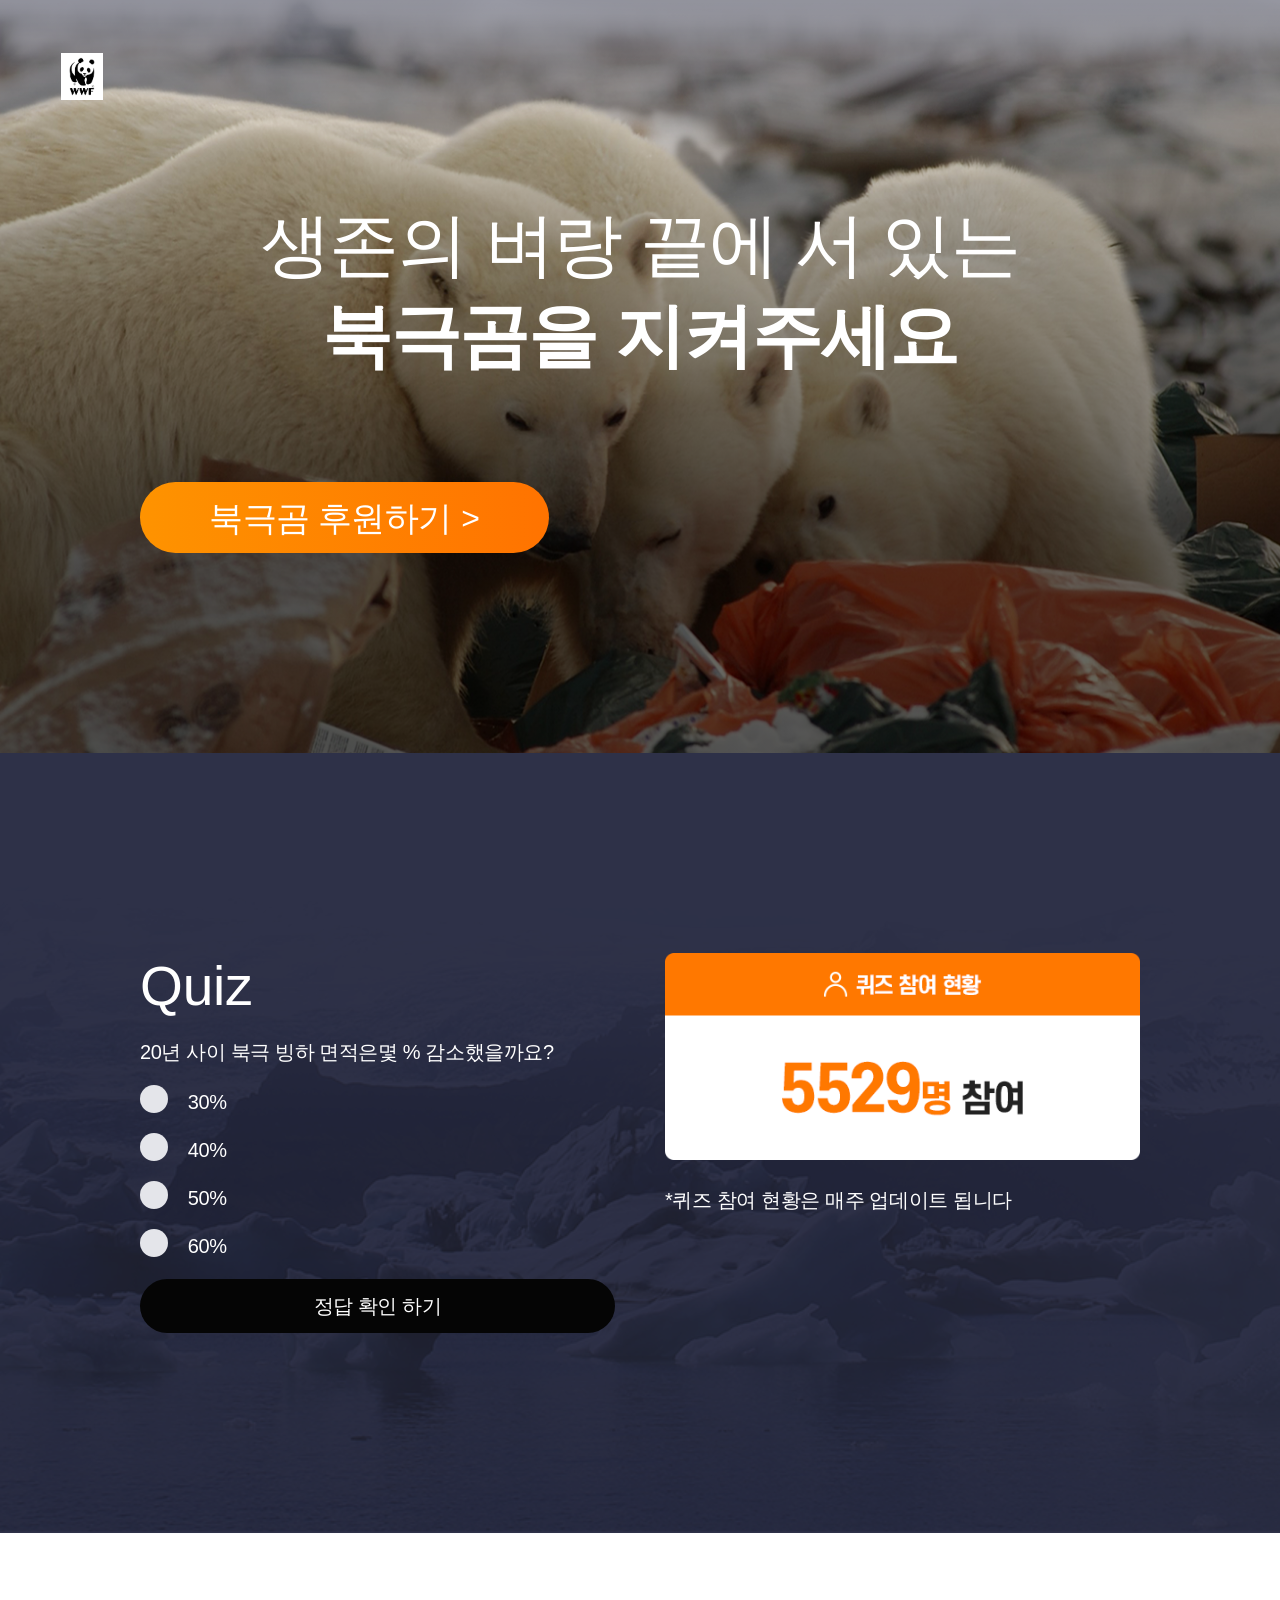
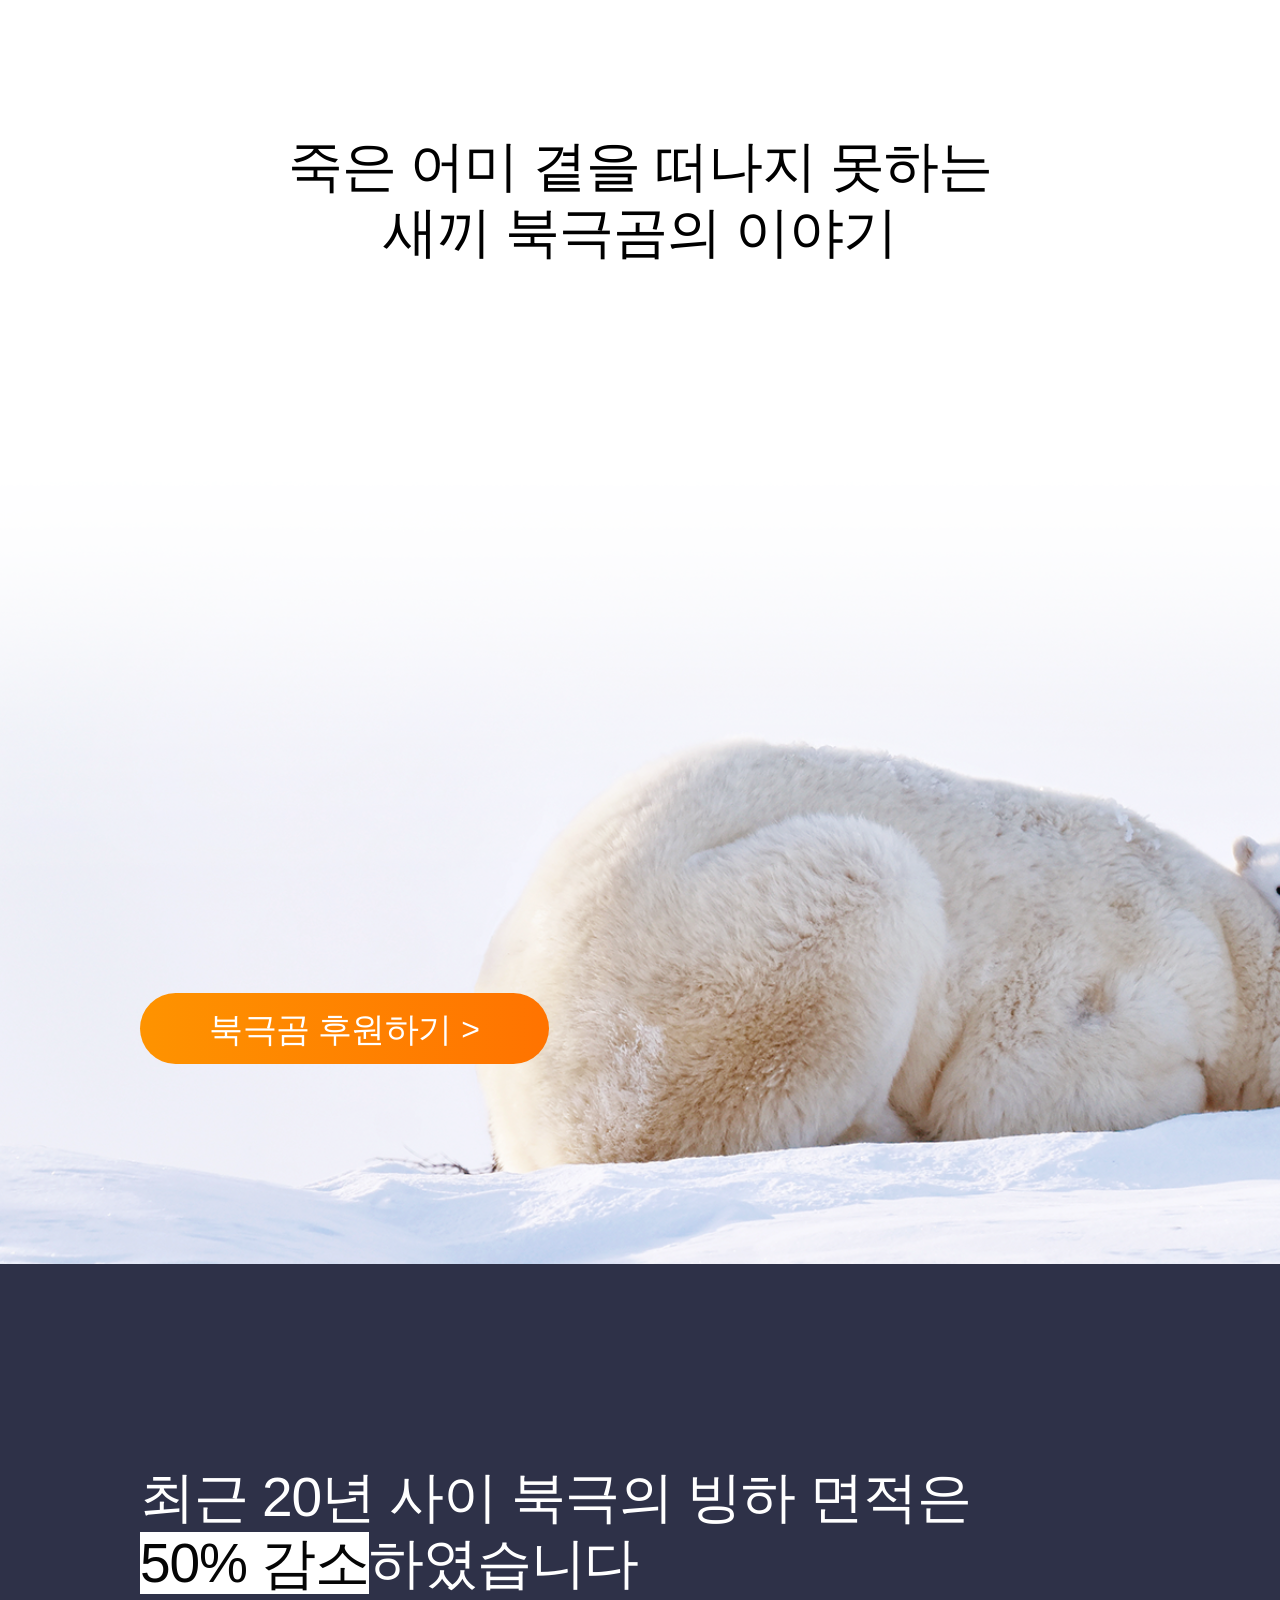
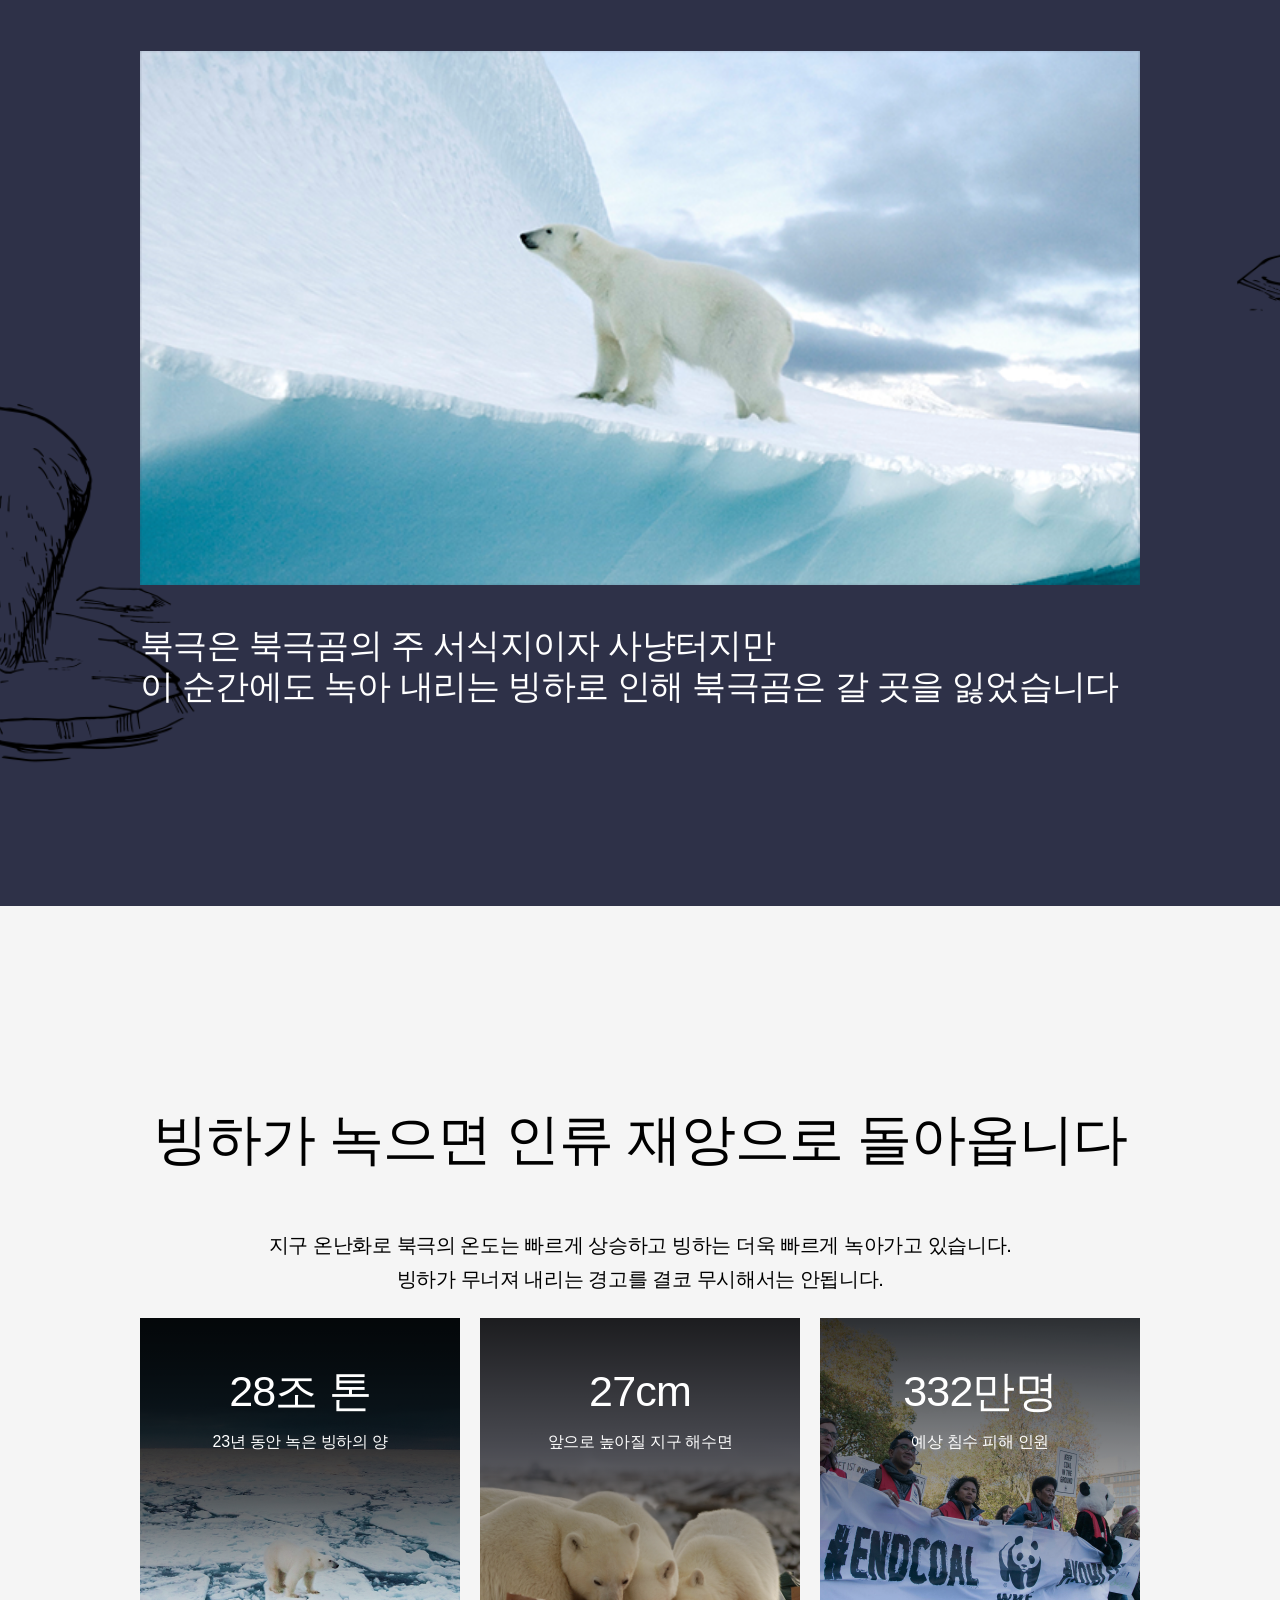
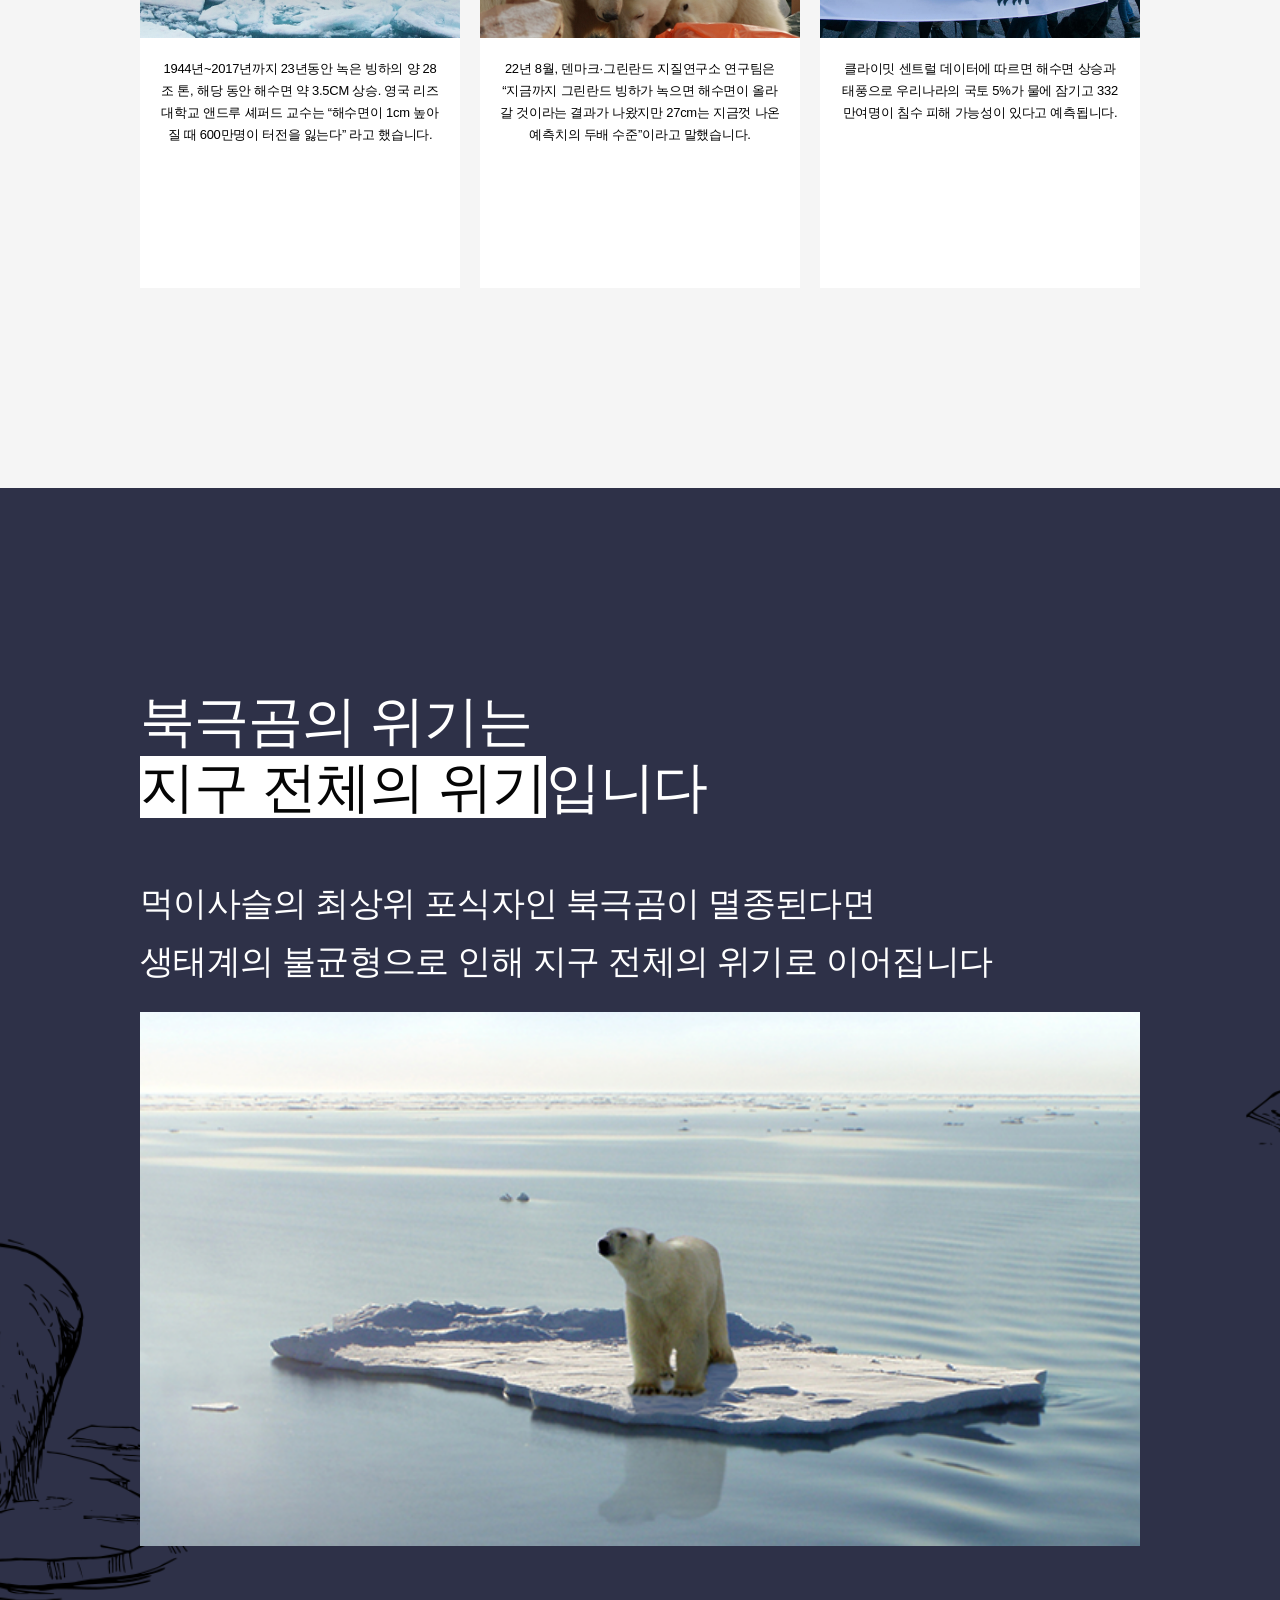
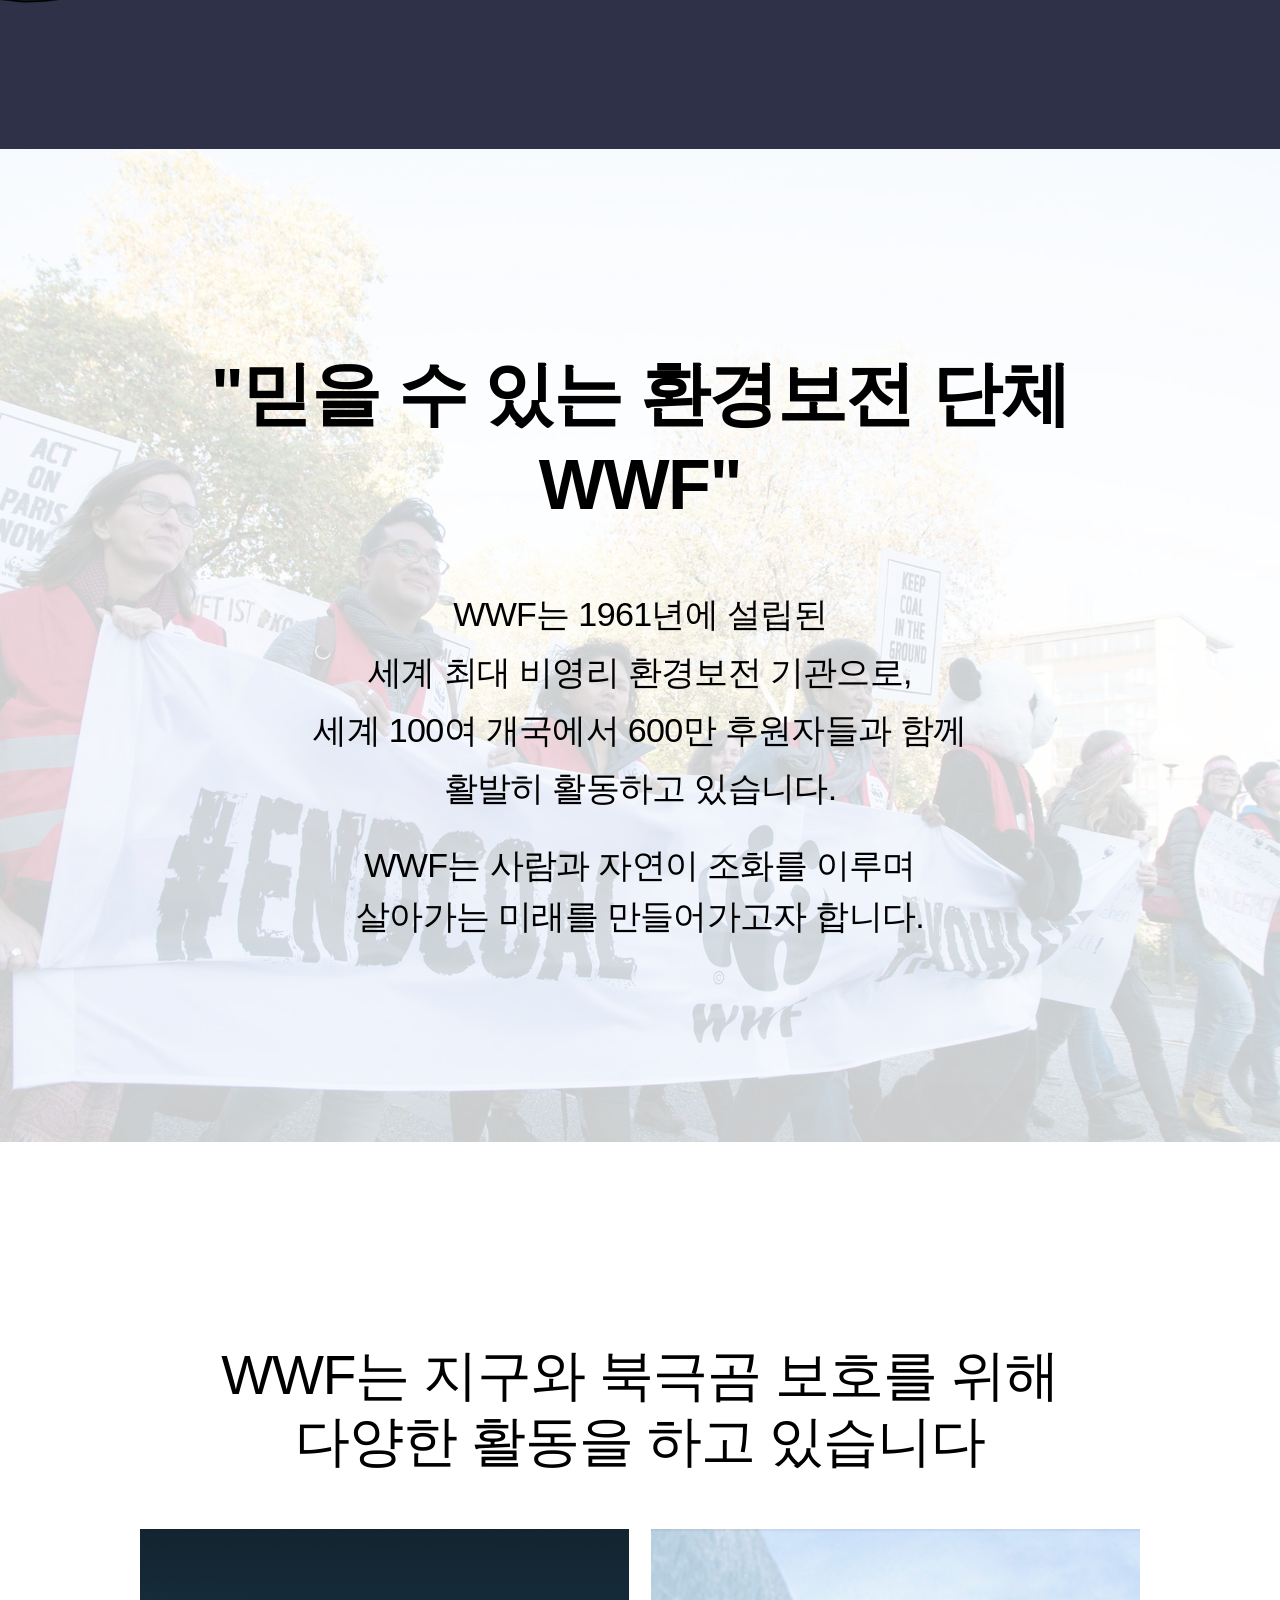
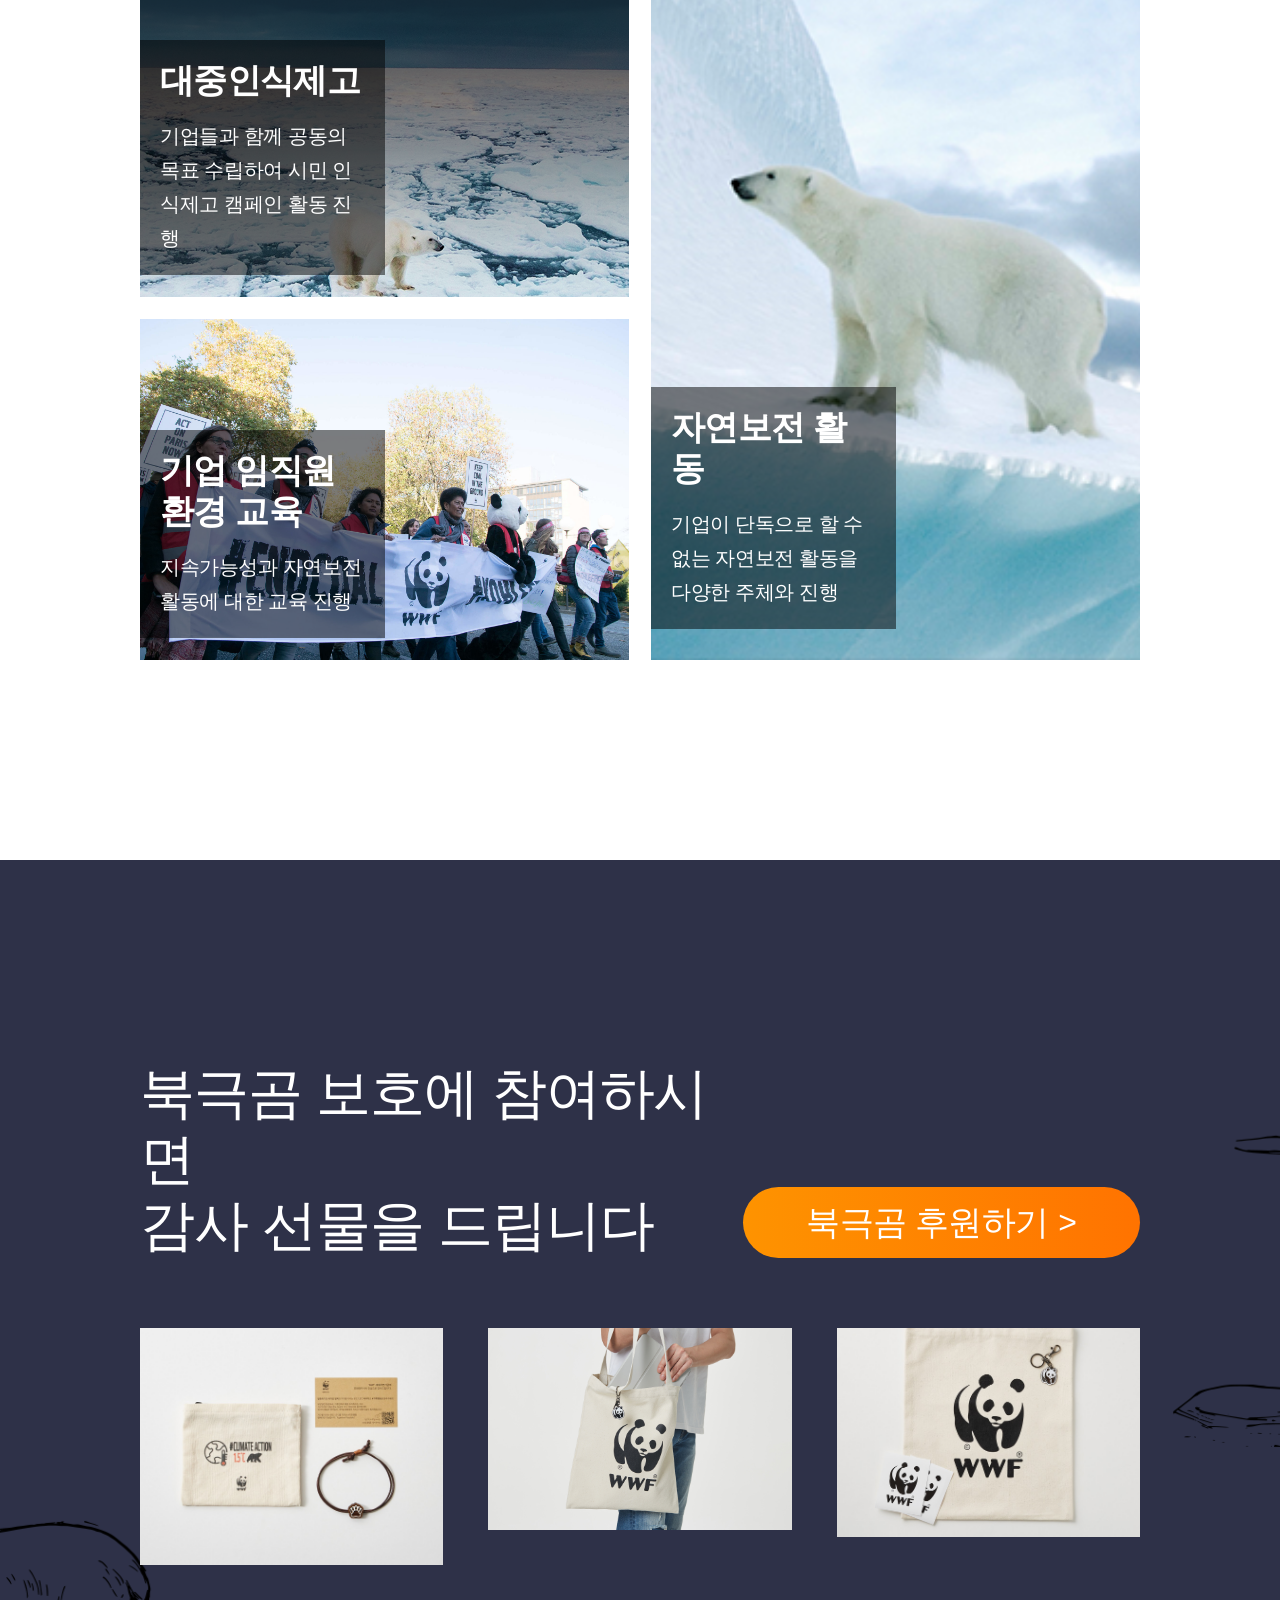
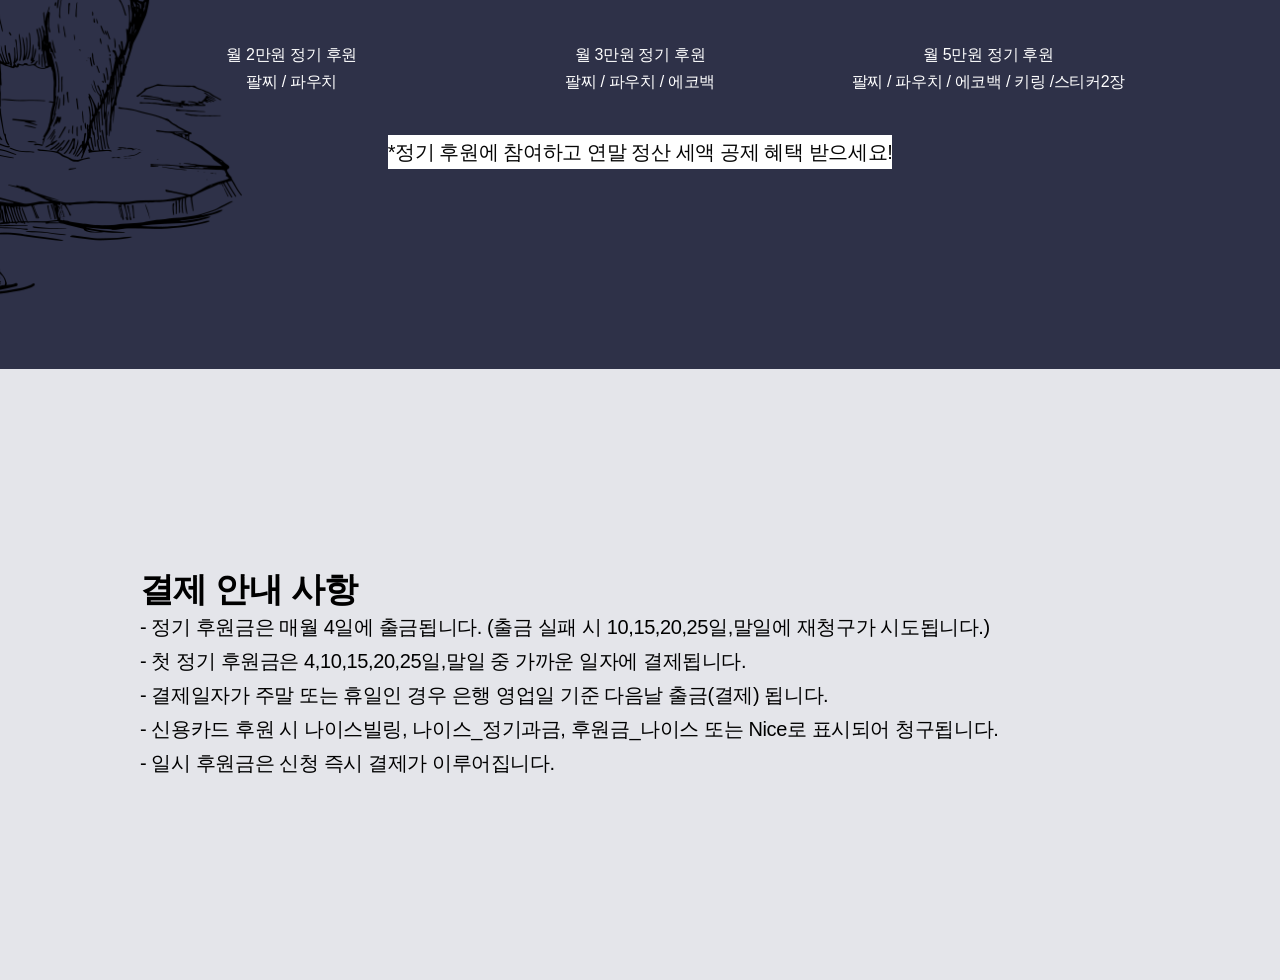
==== commit b2c8bd57: "0309" ====
--- a/index.html
+++ b/index.html
@@ -153,7 +153,45 @@
             </div>
         </div>
         <!-- 9행 선물정보-->
+        <div class="container gift_bg">
+            <div class="contents gift">
+                <div class="gift_title">
+                    <h1>북극곰 보호에 참여하시면<br>감사 선물을 드립니다</h1>
+                    <a href="#" class="sponsor_btn"><em>북극곰 후원하기</em><!-- after --></a>
+                </div>
+                <ul class="gift_list">
+                    <li>
+                        <p class="gift_imgs"><img src="./images/freebie2.jpg" alt=""></p>
+                        <h2>월 2만원 정기 후원</h2>
+                        <p>팔찌 / 파우치</p>
+                    </li>
+                    <li>
+                        <p class="gift_imgs"><img src="./images/freebie1.jpg" alt=""></p>
+                        <h2>월 3만원 정기 후원</h2>
+                        <p>팔찌 / 파우치 / 에코백</p>
+                    </li>
+                    <li>
+                        <p class="gift_imgs"><img src="./images/freebie3.jpg" alt=""></p>
+                        <h2>월 5만원 정기 후원</h2>
+                        <p>팔찌 / 파우치 / 에코백 / 키링 /스티커2장</p>
+                    </li>
+                </ul>
+                <p>*정기 후원에 참여하고 연말 정산 세액 공제 혜택 받으세요!</p>
+            </div>
+        </div>
         <!-- 10행 안내 -->
+        <div class="container payment_bg">
+            <div class="contents payment">
+                <dl>
+                    <dt>결제 안내 사항</dt>
+                    <dd>- 정기 후원금은 매월 4일에 출금됩니다. (출금 실패 시 10,15,20,25일,말일에 재청구가 시도됩니다.)</dd>
+                    <dd>- 첫 정기 후원금은 4,10,15,20,25일,말일 중 가까운 일자에 결제됩니다.</dd>
+                    <dd>- 결제일자가 주말 또는 휴일인 경우 은행 영업일 기준 다음날 출금(결제) 됩니다.</dd>
+                    <dd>- 신용카드 후원 시 나이스빌링, 나이스_정기과금, 후원금_나이스 또는 Nice로 표시되어 청구됩니다.</dd>
+                    <dd>- 일시 후원금은 신청 즉시 결제가 이루어집니다.</dd>
+                </dl>
+            </div>
+        </div>
     </div>
 </body>
 </html>
--- a/styles/index.css
+++ b/styles/index.css
@@ -203,4 +203,51 @@
     font-size: 1.38rem;
     margin-bottom: 18px;
 }
-#wrap .activity_bg .activity .details li .txt dd {font-size: 0.81rem;}+#wrap .activity_bg .activity .details li .txt dd {font-size: 0.81rem;}
+/* ===================================================================================9*/
+#wrap .container .sponsor_btn {margin: 0;}
+#wrap .gift_bg {background-image: url(../images/reduction_50_bg.png);}
+#wrap .gift_bg .gift {text-align: center;}
+#wrap .gift_bg .gift .gift_title {
+    display: flex; flex-flow: column nowrap; text-align: left;
+    margin-bottom: 40px;
+}
+#wrap .gift_bg .gift .gift_title h1 {color: #fff;}
+#wrap .gift_bg .gift .gift_list {
+    display: grid;
+    grid-template-columns: 1fr;
+    grid-template-areas: 
+        'gift1'
+        'gift2'
+        'gift3';
+    gap: 22px;
+}
+#wrap .gift_bg .gift .gift_list li {text-align: center;}
+#wrap .gift_bg .gift .gift_list li:nth-child(1) {grid-area: gift1;}
+#wrap .gift_bg .gift .gift_list li:nth-child(2) {grid-area: gift2;}
+#wrap .gift_bg .gift .gift_list li:nth-child(3) {grid-area: gift3;}
+#wrap .gift_bg .gift .gift_list li .gift_imgs {
+    height: 150px;
+    overflow: hidden; margin-bottom: 13px;
+}
+#wrap .gift_bg .gift .gift_list li .gift_imgs img {
+    width: 100%; 
+    transform: translateY(-50px); 
+    /* height: 100%; */
+    /* object-fit: cover;  */
+}
+#wrap .gift_bg .gift .gift_list li h2,
+#wrap .gift_bg .gift .gift_list li h2+p {
+    color: #fff;
+    line-height: 1.7;
+}
+#wrap .gift_bg .gift > p {
+    display: inline-block;
+    color: #050505;
+    background-color: #fff;
+    line-height: 1.7; margin-top: 40px;
+}
+/* ===================================================================================10*/
+#wrap .payment_bg {background-color: #E4E5EA;}
+#wrap .payment_bg .payment dt {font-size: 1.38rem; font-weight: 700; line-height: 1.2;}
+#wrap .payment_bg .payment dd {font-size: 1rem; font-weight: 400;line-height: 1.7;}
--- a/styles/responsive.css
+++ b/styles/responsive.css
@@ -34,6 +34,26 @@
         line-height: 1.2;
     }
     #wrap .activity_bg .activity .details li {padding-top: 189px;}
+    /* 9행 */
+    #wrap .gift_bg .gift .gift_title h1 {margin: 0;}
+    #wrap .gift_bg .gift .gift_title {
+        flex-flow: row nowrap; 
+        justify-content: space-between;
+        align-items: end;
+    }
+    #wrap .gift_bg .gift .gift_list {
+        grid-template-areas: 
+        'gift1 gift2'
+        'gift3 gift3';
+        grid-template-columns: 1fr 1fr;
+        gap: 45px;
+    }
+    #wrap .gift_bg .gift .gift_list li .gift_imgs {height: 300px;}
+    #wrap .gift_bg .gift .gift_list li .gift_imgs img {
+        transform: translateY(0); 
+    }
+    #wrap .gift_bg .gift > p {margin-top: 40px;}
+    #wrap .gift_bg .gift {text-align: right;}
 }/* 860~1023 */
 @media screen and (min-width:1024px) {
     #wrap .intro {padding:410px 0 100px;}
@@ -43,6 +63,7 @@
     }
     #wrap .intro h1 {margin-bottom: 100px;}
     #wrap .intro h1 span {font-size: 3.13rem;}
+    #wrap .container {padding: 200px 80px;}
     #wrap .container .sponsor_btn {width: 238px; height: 60px;}
     #wrap .container .sponsor_btn em {font-size: 1.38rem;}
     #wrap .container .sponsor_btn::after {font-size: 1rem;}
@@ -74,6 +95,24 @@
     }
     #wrap .activity_bg .activity .details li .txt dt {font-size: 2.13rem; line-height: 1.2;}
     #wrap .activity_bg .activity .details li .txt dd {font-size: 1.25rem; line-height: 1.7;}
+    /* 9행 */
+    #wrap .gift_bg .gift .gift_title {margin-bottom: 70px;}
+    #wrap .gift_bg .gift .gift_list {
+        grid-template-areas: 
+        'gift1 gift2 gift3';
+        grid-template-columns: 1fr 1fr 1fr;
+        gap: 45px;
+    }
+    #wrap .gift_bg .gift .gift_list li .gift_imgs img {
+        width: 100%; 
+        transform: translateY(0);
+        /* object-fit: cover;  */
+    }
+    #wrap .gift_bg .gift > p {font-size: 1.25rem;}
+    #wrap .gift_bg .gift {text-align: center;}
+    /* 10 */
+    #wrap .payment_bg .payment dt {font-size: 2.13rem;}
+#wrap .payment_bg .payment dd {font-size: 1.25rem;}
 }/* 1024~1249 */
 @media screen and (min-width:1250px) {
     #wrap .intro {padding:447px 0 100px;}
@@ -88,10 +127,10 @@
     #wrap .container .sponsor_btn em {font-size: 2.13rem;}
     #wrap .container .sponsor_btn::after {font-size: 2rem;}
     /* 2행 */
-    #wrap .quiz_bg {padding: 150px 335px;}
+    /* #wrap .quiz_bg {padding: 150px 335px;} */
     #wrap .quiz_bg .quiz .quiz_list h1 {font-size: 3.44rem;}
     /* 3~6공통 */
-    #wrap .container {padding: 200px 335px;}
+    #wrap .container {padding: 200px 140px;}
     #wrap .container .contents h1 {font-size: 3.44rem; margin: 0 0 55px;}
     #wrap .container .contents h1+p {font-size: 2.13rem;}
     #wrap .reduction_bg .reduction p {font-size: 2.13rem; line-height: 1.2;}
